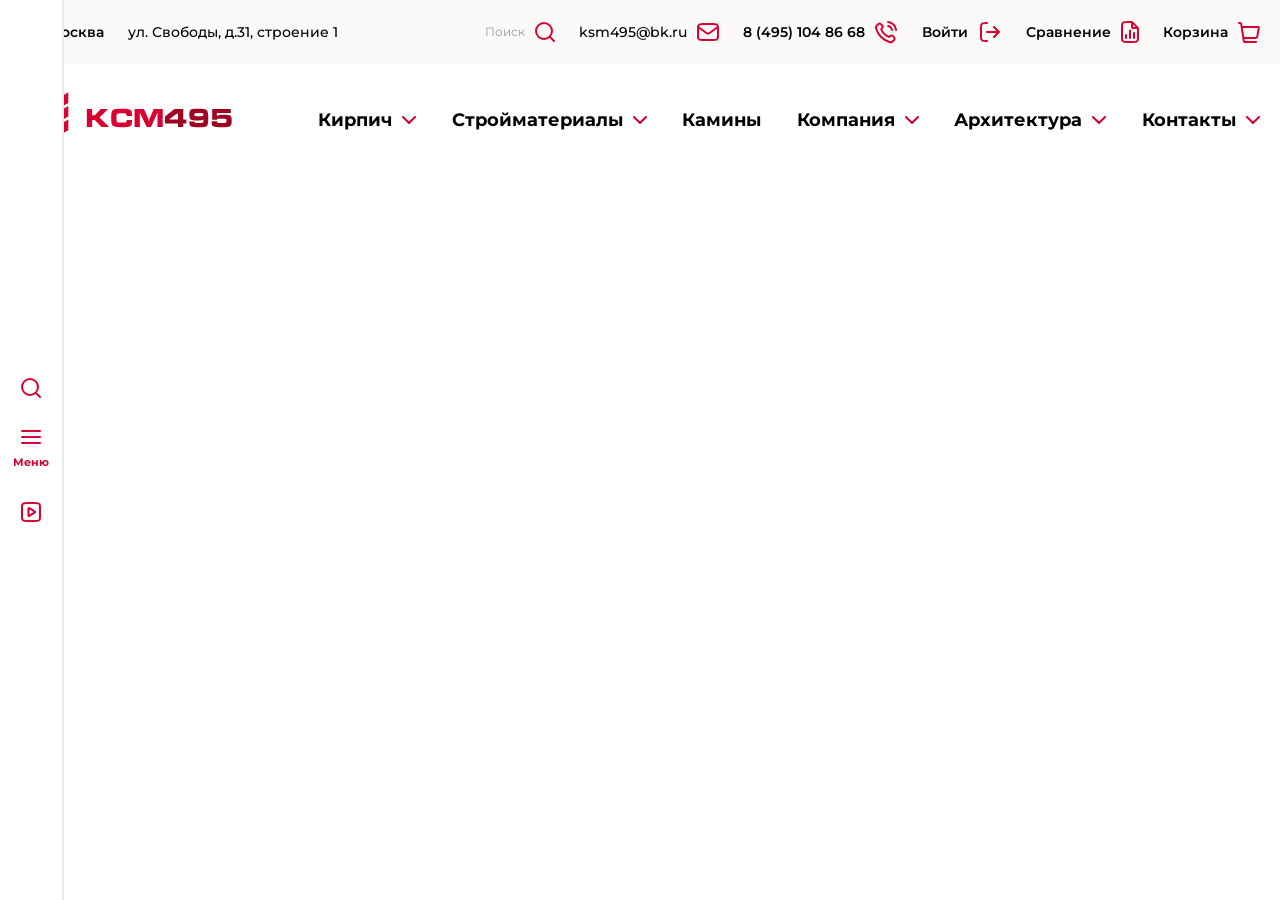
==== index.html @ 773b0570 "Готовая шапка" ====
<!DOCTYPE html>
<html lang="en">
<head>
    <meta charset="UTF-8">
    <meta name="viewport" content="width=device-width, initial-scale=1.0">
    <link rel="stylesheet" href="/src/css/style.css">
    <title>ksm495</title>
</head>
<body class="body">
    
    <!--Header-->

    <header class="header">
        <div class="header__top">
            <div class="container">
                <div class="wrapper">
                    <div class="header__top-gps"><svg class="icon" width="18" height="22"><use href="/src/images/sprite.svg#gps"></use></svg><a href="#" class="link header__top-link semibold">Москва</a><span class="header__top-adress medium">ул. Свободы, д.31, строение 1</span></div>
                    <div class="header__top-contacts">
                        <div class="header__contact-item">
                            <p class="header__contact-text">Поиск</p><svg class="icon" width="20" height="20"><use href="/src/images/sprite.svg#search"></use></svg>
                        </div>
                        <div class="header__contact-item">
                            <a href="mailto:ksm495@bk.ru" class="link medium">ksm495@bk.ru</a><svg class="icon" width="22" height="18"><use href="/src/images/sprite.svg#mail"></use></svg>
                        </div>
                        <div class="header__contact-item">
                            <a href="tel:84951048668" class="link semibold">8 (495) 104 86 68</a><svg class="icon" width="23" height="23"><use href="/src/images/sprite.svg#phone"></use></svg>
                        </div>
                        <div class="header__contact-item">
                            <p class="link semibold">Войти</p><svg class="icon" width="24" height="24"><use href="/src/images/sprite.svg#enter"></use></svg>
                        </div>
                        <div class="header__contact-item">
                            <p class="link semibold">Сравнение</p><svg class="icon" width="18" height="22"><use href="/src/images/sprite.svg#graph"></use></svg>
                        </div>
                        <div class="header__contact-item">
                            <p class="link semibold">Корзина</p><svg class="icon" width="22" height="21"><use href="/src/images/sprite.svg#cart"></use></svg>
                        </div>
                    </div>
                </div>
            </div>
        </div>
        <div class="header__bottom">
            <div class="container">
                <div class="wrapper">
                    <a href="/" class="logo"><img src="/src/images/logo.svg" alt="" class="logo__image"></a>
                    <nav class="header__bottom-nav">
                        <a href="#" class="header__nav-link">Кирпич<svg class="icon" width="14" height="8"><use href="/src/images/sprite.svg#arrow__down"></use></svg></a>
                        <a href="#" class="header__nav-link">Стройматериалы<svg class="icon" width="14" height="8"><use href="/src/images/sprite.svg#arrow__down"></use></svg></a>
                        <a href="#" class="header__nav-link">Камины</a>
                        <a href="#" class="header__nav-link">Компания<svg class="icon" width="14" height="8"><use href="/src/images/sprite.svg#arrow__down"></use></svg></a>
                        <a href="#" class="header__nav-link">Архитектура<svg class="icon" width="14" height="8"><use href="/src/images/sprite.svg#arrow__down"></use></svg></a>
                        <a href="#" class="header__nav-link">Контакты<svg class="icon" width="14" height="8"><use href="/src/images/sprite.svg#arrow__down"></use></svg></a>

                    </nav>
                </div>
            </div>
        </div>
        <div class="breadcumber"></div>
    </header>

    <!--Content-->

    <main class="main">

    </main>

    <!--Footer-->

    <footer class="footer" id="footer">

    </footer>

    <!--Scroll section-->

    <section class="left__bar">
        <div class="left__bar-item"><svg class="icon" width="20" height="20"><use href="/src/images/sprite.svg#search"></use></svg></div>
        <div class="left__bar-item"><svg class="icon" width="20" height="20"><use href="/src/images/sprite.svg#burger"></use></svg><span class="nav-title left__bar-title">Меню</span></div>
        <div class="left__bar-item"><svg class="icon" width="20" height="20"><use href="/src/images/sprite.svg#play__in-cube"></use></svg></div>
    </section>

</body>
</html>
---- src/css/style.css ----
/*main*/
@font-face {
    font-family: "Montserrat";
    src: url(../fonts/Montserrat.woff2);
    font-display: swap;
}
:root{
    --red:#D90031;
    --white:#FFFFFF;
    --white-second:#FBFAF8;
    --black:#000000;
    --gray:#5B5B5B;
    --dark-gray:#212123;
    --light-gray:#999999;
    --second-black:#2D2D2D;
    --light-black:#242629;
    --bold:700;
    --semibold:600;
    --medium:500;
    --regular:400;
    --white-border:#EAEAEA;
}
*,
*::after,
*::before{
    margin:0;
    padding: 0;
    box-sizing: border-box;
}
html{
    font-family: "Montserrat";
    color:var(--black);
    font-size: 16px;
}
a{text-decoration: none;color:var(--black)}

/*UI UX*/
h2{
    font-weight: var(--bold);
    font-size: 1.875rem;
    line-height: 2.0625rem;
}
p{
    font-weight: var(--regular);
    font-size: 1rem;
    line-height: 1.0625rem;
}
.icon{
    display: flex;
}
.link{
    font-size: 0.875rem;
    line-height: 1.25rem;
}
.bold{font-weight: var(--bold);}
.semibold{font-weight: var(--semibold);}
.medium{font-weight: var(--medium);}
.regular{font-weight: var(--regular);}
/*display's*/
.container{
    width: 100%;
    max-width: 89rem;
    margin:0 auto;
}
.wrapper{
    display: flex;
    justify-content: space-between;
}


/*Blocks*/
/*Header*/
.header__top{background: var(--white-second);}
.header__top-gps{display: flex;flex-direction: row;align-items: center;}
.header__top-link{margin:0 1.5rem 0 0.625rem}
.header__top .wrapper{padding: 1.25rem;}
.header__top-contacts{display: flex;flex-direction: row;gap:24px}
.header__top-adress{font-size: 14px;line-height: 20px;}
.header__contact-text{color:var(--light-gray);font-size: 12px;line-height: 18px;}
.header__contact-item{display: flex;flex-direction: row;align-items: center;gap:0.625rem}
.header__bottom .wrapper{padding: 28px 1.25rem;gap:60px}
.header__bottom-nav{display: flex;flex-direction: row;align-items: center;justify-content: space-between;width: 100%;margin-left:26px;}
.header__nav-link{display: flex;flex-direction: row;gap:10px;font-size: 18px;line-height: 18px;font-weight: 700;align-items: center;justify-content: center;}
/*Scroll bar*/
.left__bar{
    position:fixed;
    top:0;
    left:0;
    background: var(--white);
    border-right:0.125rem solid var(--white-border);
    height: 100vh;
    display: flex;
    flex-direction: column;
    align-items: center;
    justify-content: center;
    gap:2rem;
}
.left__bar-item{
    display: flex;
    flex-direction: column;
    align-items: center;
    justify-content: center;
    gap:0.3125rem;
    min-width: 3.875rem;
}
.nav-title{
    color:var(--red)
}
.left__bar-title{
    font-size:0.6875rem;
    font-weight: var(--bold);
    line-height: 0.9375rem;
}
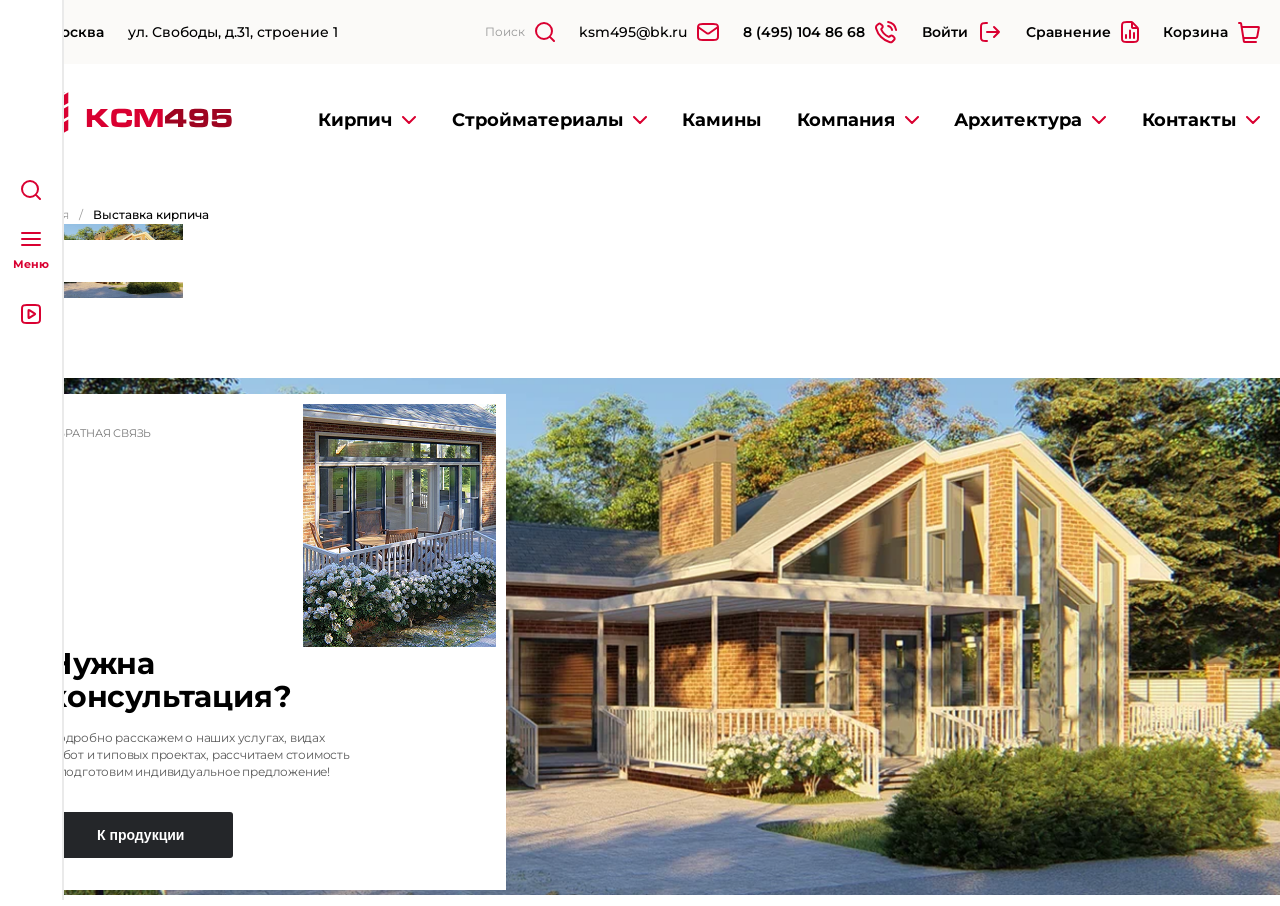
==== commit b58030b4: "Готовый фидбек" ====
--- a/index.html
+++ b/index.html
@@ -3,7 +3,7 @@
 <head>
     <meta charset="UTF-8">
     <meta name="viewport" content="width=device-width, initial-scale=1.0">
-    <link rel="stylesheet" href="/src/css/style.css">
+    <link rel="stylesheet" href="src/css/style.css">
     <title>ksm495</title>
 </head>
 <body class="body">
@@ -14,25 +14,25 @@
         <div class="header__top">
             <div class="container">
                 <div class="wrapper">
-                    <div class="header__top-gps"><svg class="icon" width="18" height="22"><use href="/src/images/sprite.svg#gps"></use></svg><a href="#" class="link header__top-link semibold">Москва</a><span class="header__top-adress medium">ул. Свободы, д.31, строение 1</span></div>
+                    <div class="header__top-gps"><svg class="icon" width="18" height="22"><use href="src/images/sprite.svg#gps"></use></svg><a href="#" class="link header__top-link semibold">Москва</a><span class="header__top-adress medium">ул. Свободы, д.31, строение 1</span></div>
                     <div class="header__top-contacts">
                         <div class="header__contact-item">
-                            <p class="header__contact-text">Поиск</p><svg class="icon" width="20" height="20"><use href="/src/images/sprite.svg#search"></use></svg>
+                            <p class="header__contact-text">Поиск</p><svg class="icon" width="20" height="20"><use href="src/images/sprite.svg#search"></use></svg>
                         </div>
                         <div class="header__contact-item">
-                            <a href="mailto:ksm495@bk.ru" class="link medium">ksm495@bk.ru</a><svg class="icon" width="22" height="18"><use href="/src/images/sprite.svg#mail"></use></svg>
+                            <a href="mailto:ksm495@bk.ru" class="link medium">ksm495@bk.ru</a><svg class="icon" width="22" height="18"><use href="src/images/sprite.svg#mail"></use></svg>
                         </div>
                         <div class="header__contact-item">
-                            <a href="tel:84951048668" class="link semibold">8 (495) 104 86 68</a><svg class="icon" width="23" height="23"><use href="/src/images/sprite.svg#phone"></use></svg>
+                            <a href="tel:84951048668" class="link semibold">8 (495) 104 86 68</a><svg class="icon" width="23" height="23"><use href="src/images/sprite.svg#phone"></use></svg>
                         </div>
                         <div class="header__contact-item">
-                            <p class="link semibold">Войти</p><svg class="icon" width="24" height="24"><use href="/src/images/sprite.svg#enter"></use></svg>
+                            <p class="link semibold">Войти</p><svg class="icon" width="24" height="24"><use href="src/images/sprite.svg#enter"></use></svg>
                         </div>
                         <div class="header__contact-item">
-                            <p class="link semibold">Сравнение</p><svg class="icon" width="18" height="22"><use href="/src/images/sprite.svg#graph"></use></svg>
+                            <p class="link semibold">Сравнение</p><svg class="icon" width="18" height="22"><use href="src/images/sprite.svg#graph"></use></svg>
                         </div>
                         <div class="header__contact-item">
-                            <p class="link semibold">Корзина</p><svg class="icon" width="22" height="21"><use href="/src/images/sprite.svg#cart"></use></svg>
+                            <p class="link semibold">Корзина</p><svg class="icon" width="22" height="21"><use href="src/images/sprite.svg#cart"></use></svg>
                         </div>
                     </div>
                 </div>
@@ -41,26 +41,55 @@
         <div class="header__bottom">
             <div class="container">
                 <div class="wrapper">
-                    <a href="/" class="logo"><img src="/src/images/logo.svg" alt="" class="logo__image"></a>
+                    <a href="/" class="logo"><img src="src/images/logo.svg" alt="" class="logo__image"></a>
                     <nav class="header__bottom-nav">
-                        <a href="#" class="header__nav-link">Кирпич<svg class="icon" width="14" height="8"><use href="/src/images/sprite.svg#arrow__down"></use></svg></a>
-                        <a href="#" class="header__nav-link">Стройматериалы<svg class="icon" width="14" height="8"><use href="/src/images/sprite.svg#arrow__down"></use></svg></a>
+                        <a href="#" class="header__nav-link">Кирпич<svg class="icon" width="14" height="8"><use href="src/images/sprite.svg#arrow__down"></use></svg></a>
+                        <a href="#" class="header__nav-link">Стройматериалы<svg class="icon" width="14" height="8"><use href="src/images/sprite.svg#arrow__down"></use></svg></a>
                         <a href="#" class="header__nav-link">Камины</a>
-                        <a href="#" class="header__nav-link">Компания<svg class="icon" width="14" height="8"><use href="/src/images/sprite.svg#arrow__down"></use></svg></a>
-                        <a href="#" class="header__nav-link">Архитектура<svg class="icon" width="14" height="8"><use href="/src/images/sprite.svg#arrow__down"></use></svg></a>
-                        <a href="#" class="header__nav-link">Контакты<svg class="icon" width="14" height="8"><use href="/src/images/sprite.svg#arrow__down"></use></svg></a>
+                        <a href="#" class="header__nav-link">Компания<svg class="icon" width="14" height="8"><use href="src/images/sprite.svg#arrow__down"></use></svg></a>
+                        <a href="#" class="header__nav-link">Архитектура<svg class="icon" width="14" height="8"><use href="src/images/sprite.svg#arrow__down"></use></svg></a>
+                        <a href="#" class="header__nav-link">Контакты<svg class="icon" width="14" height="8"><use href="src/images/sprite.svg#arrow__down"></use></svg></a>
 
                     </nav>
                 </div>
             </div>
         </div>
-        <div class="breadcumber"></div>
+        <div class="breadcumber">
+            <div class="container">
+                <div class="wrapper">
+                    <a href="/" class="breadcumber-link">Главная</a><span class="breadcumber-separate" >/</span><a href="/" class="breadcumber-link active">Выставка кирпича</a>
+                </div>
+            </div>
+        </div>
     </header>
 
     <!--Content-->
 
     <main class="main">
-
+        <section class="feedback">
+            <div class="container">
+                <div class="wrapper">
+                    <div class="feedback__content"></div>
+                </div>
+            </div>
+        </section>
+        <section class="feedback">
+            <div class="container">
+                <div class="wrapper">
+                    <div class="feedback__content">
+                        <div class="feedback__content-hero">
+                            <p class="feedback__hero-text">Обратная связь</p>
+                            <img src="src/images/feedback__content.png" alt="" class="feedback__hero-image">
+                        </div>
+                        <div class="feedback__content-text">
+                            <h2 class="feedback__content-title">Нужна <br>консультация?</h2>
+                            <p class="feedback__content-subtitle">Подробно расскажем о наших услугах, видах работ и типовых проектах, рассчитаем стоимость и подготовим индивидуальное предложение!</p>
+                            <button class="btn btn--primary">К продукции</button>
+                        </div>
+                    </div>
+                </div>
+            </div>
+        </section>
     </main>
 
     <!--Footer-->
@@ -72,9 +101,9 @@
     <!--Scroll section-->
 
     <section class="left__bar">
-        <div class="left__bar-item"><svg class="icon" width="20" height="20"><use href="/src/images/sprite.svg#search"></use></svg></div>
-        <div class="left__bar-item"><svg class="icon" width="20" height="20"><use href="/src/images/sprite.svg#burger"></use></svg><span class="nav-title left__bar-title">Меню</span></div>
-        <div class="left__bar-item"><svg class="icon" width="20" height="20"><use href="/src/images/sprite.svg#play__in-cube"></use></svg></div>
+        <div class="left__bar-item"><svg class="icon" width="20" height="20"><use href="src/images/sprite.svg#search"></use></svg></div>
+        <div class="left__bar-item"><svg class="icon" width="20" height="20"><use href="src/images/sprite.svg#burger"></use></svg><span class="nav-title left__bar-title">Меню</span></div>
+        <div class="left__bar-item"><svg class="icon" width="20" height="20"><use href="src/images/sprite.svg#play__in-cube"></use></svg></div>
     </section>
 
 </body>
--- a/src/css/style.css
+++ b/src/css/style.css
@@ -52,21 +52,20 @@
     font-size: 0.875rem;
     line-height: 1.25rem;
 }
+.btn{font-size: 14px;font-weight: var(--semibold);line-height: 20px;border-radius: 3px;padding: 12px 48px;letter-spacing: 0;}
+.btn--primary{background: var(--light-black);border: 1px solid rgba(0,0,0,0);color:var(--white)}
 .bold{font-weight: var(--bold);}
 .semibold{font-weight: var(--semibold);}
 .medium{font-weight: var(--medium);}
 .regular{font-weight: var(--regular);}
+.breadcumber{display: flex;flex-direction: row;}
+.breadcumber .wrapper{justify-content: start;gap:10px;padding-top: 30px}
+.breadcumber-link,.breadcumber-separate{font-size: 12px;line-height: 18px;font-weight: var(--regular);color:var(--light-gray)}
+.breadcumber-link.active{color:var(--black);font-weight: var(--medium);}
 /*display's*/
-.container{
-    width: 100%;
-    max-width: 89rem;
-    margin:0 auto;
-}
-.wrapper{
-    display: flex;
-    justify-content: space-between;
-}
-
+.container{width: 100%;max-width: 1383px;margin:0 auto;}
+.wrapper{display: flex;justify-content: space-between;padding: 0 1.25rem;}
+.main{display: flex;flex-direction: column;gap:80px}
 
 /*Blocks*/
 /*Header*/
@@ -81,6 +80,16 @@
 .header__bottom .wrapper{padding: 28px 1.25rem;gap:60px}
 .header__bottom-nav{display: flex;flex-direction: row;align-items: center;justify-content: space-between;width: 100%;margin-left:26px;}
 .header__nav-link{display: flex;flex-direction: row;gap:10px;font-size: 18px;line-height: 18px;font-weight: 700;align-items: center;justify-content: center;}
+/*Feedback*/
+.feedback .wrapper{background: url(../images/feedbakc__background.png);background-repeat: no-repeat;background-size: contain;padding: 16px;}
+.feedback__content{background: var(--white);padding: 10px 10px 32px 32px;max-width: 490px;width: 100%;letter-spacing: -0.2px;}
+.feedback__content-hero{
+    display: flex;
+    flex-direction: row;
+    justify-content: space-between;
+}
+.feedback__hero-text{font-size: 11px;line-height: 15px;color:#797979;text-transform: uppercase;margin-top: 22px;}
+.feedback__content-subtitle{max-width: 309px;font-size: 12px;line-height: 17px;color: var(--gray);margin:16px 0 32px}
 /*Scroll bar*/
 .left__bar{
     position:fixed;
@@ -92,7 +101,7 @@
     display: flex;
     flex-direction: column;
     align-items: center;
-    justify-content: center;
+    padding-top: 180px;
     gap:2rem;
 }
 .left__bar-item{
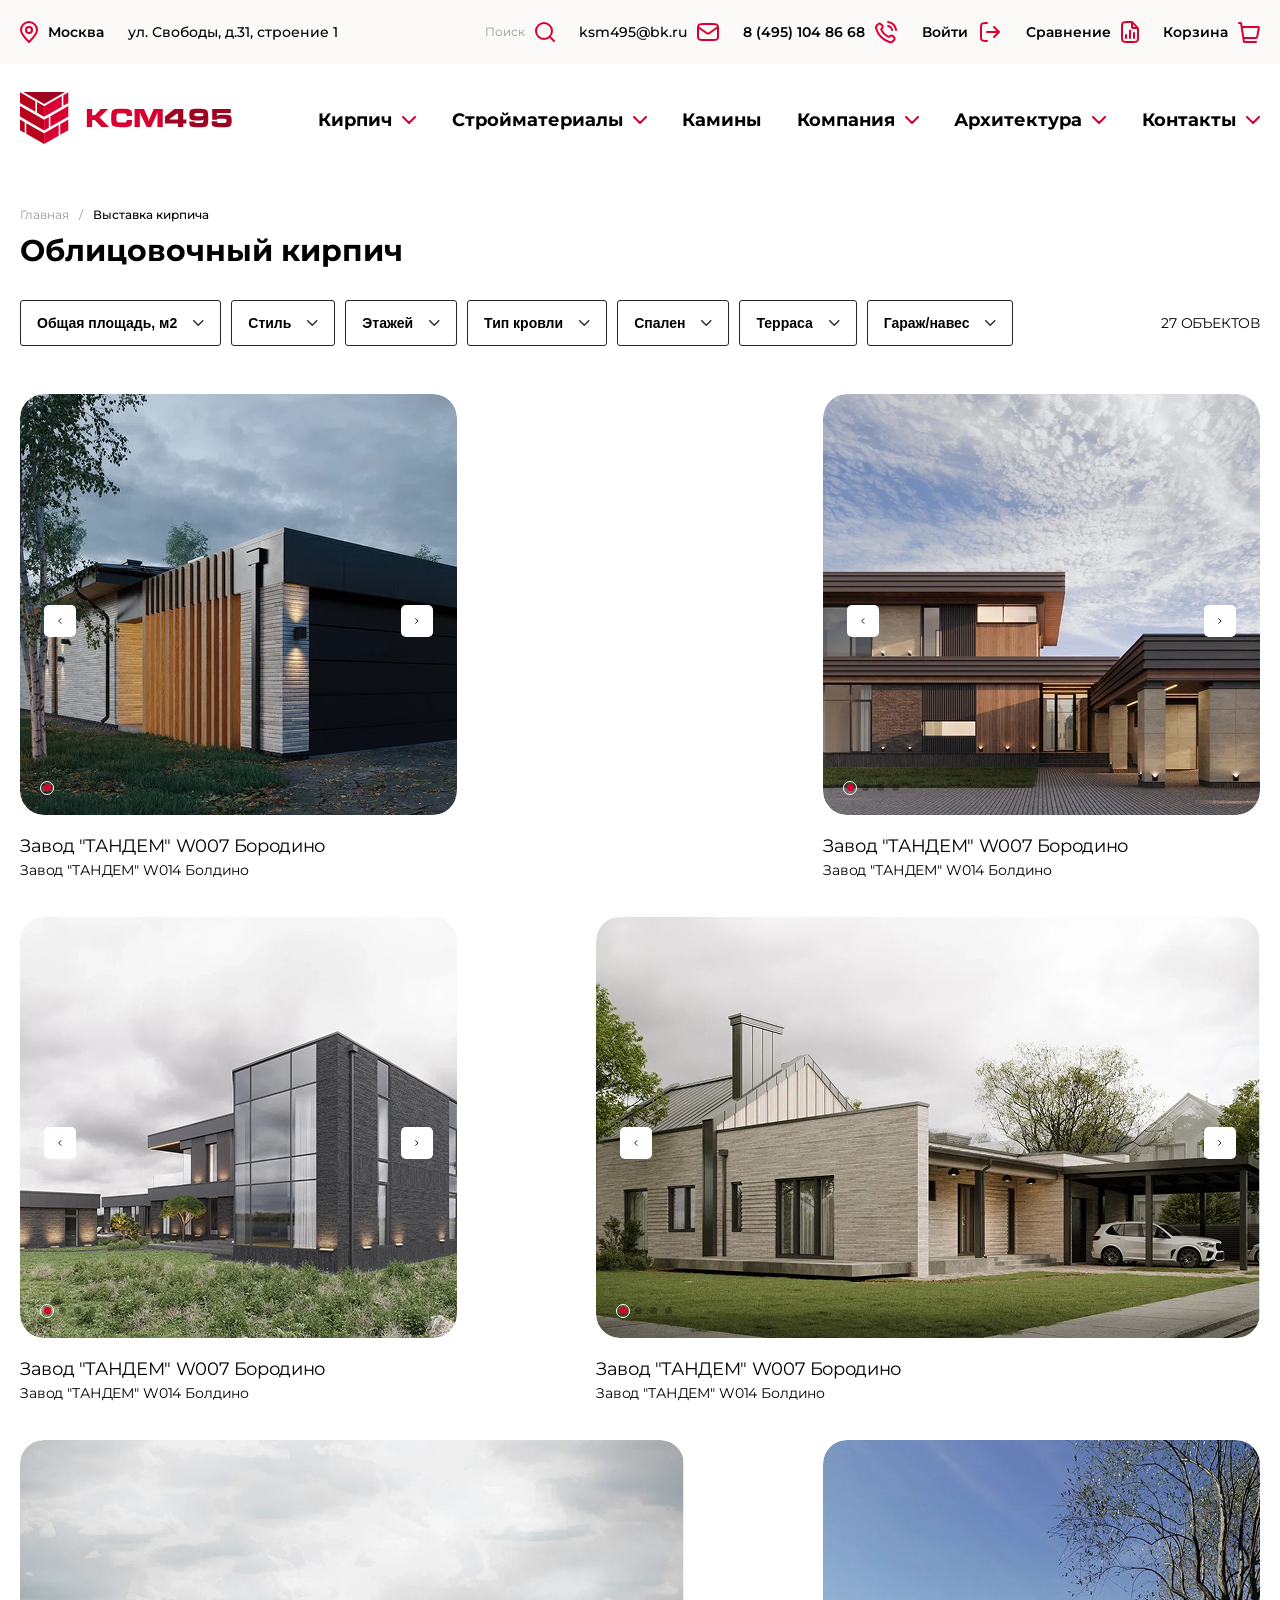
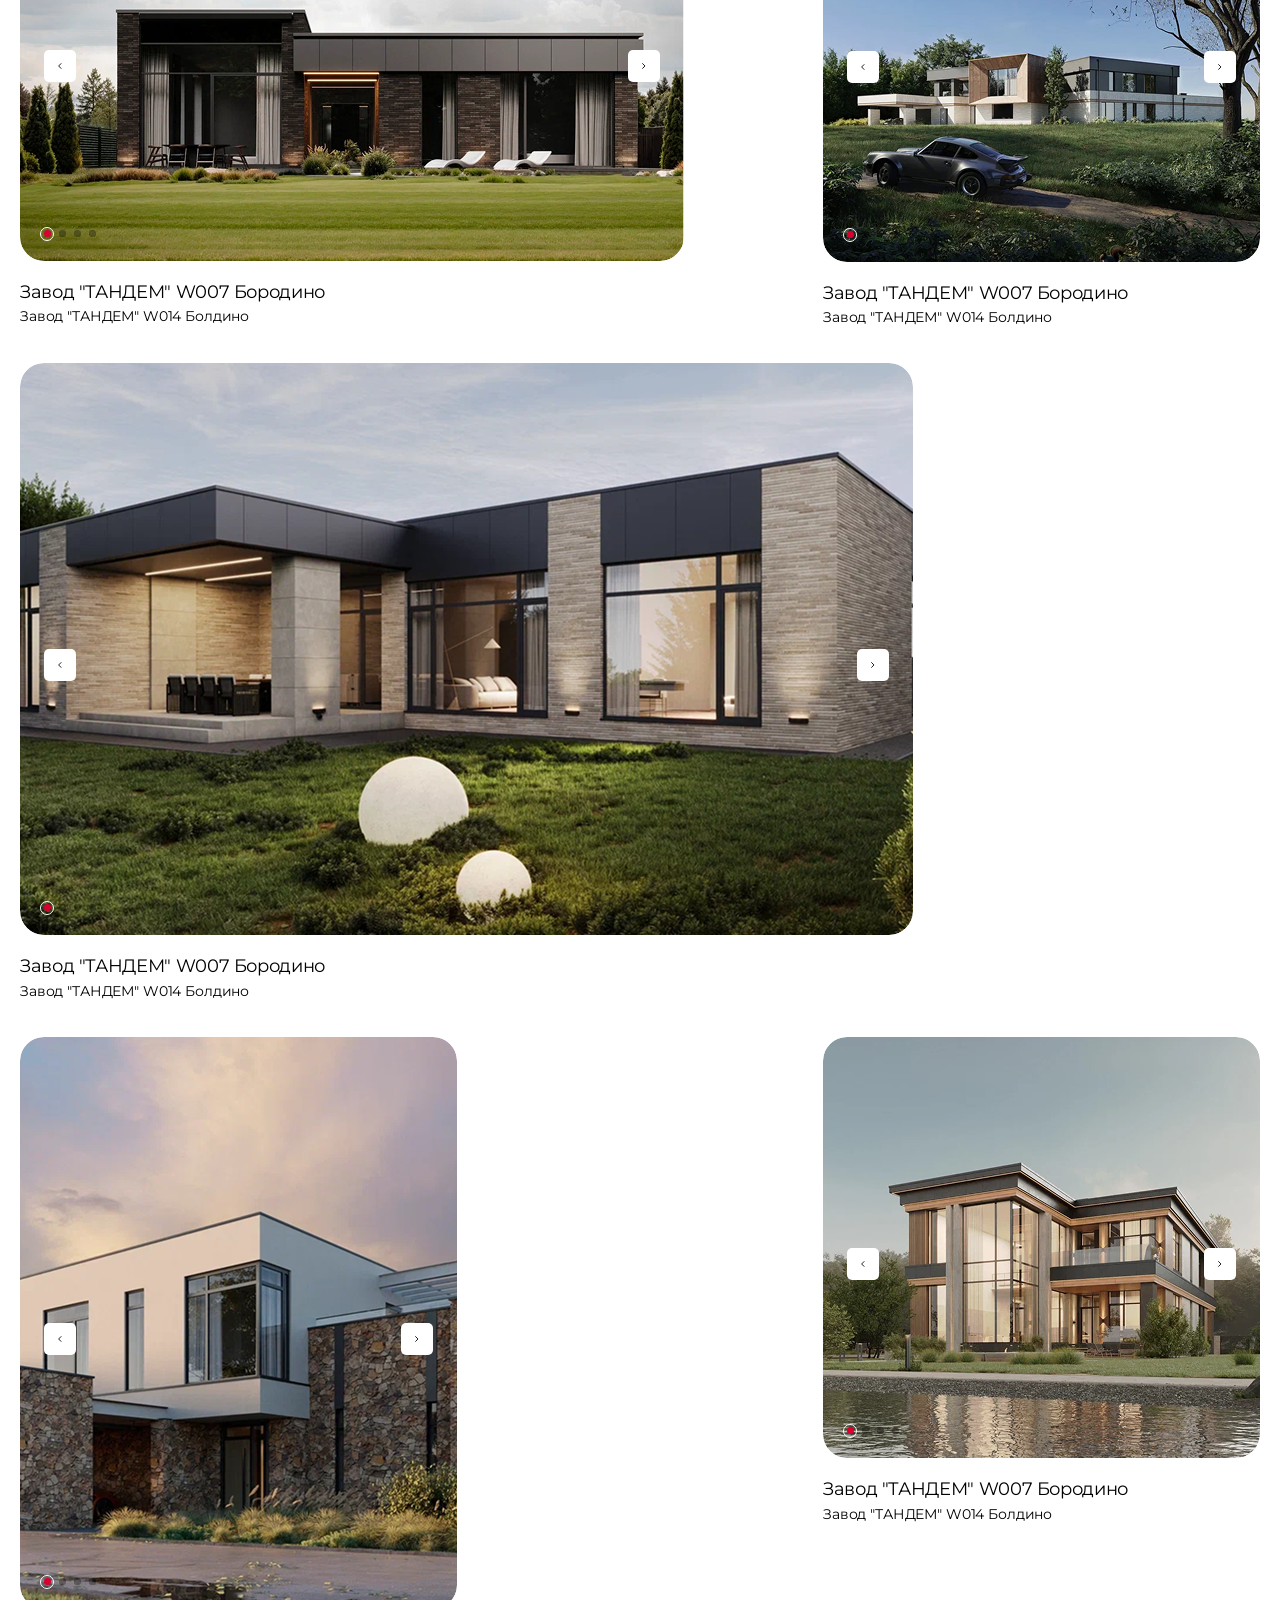
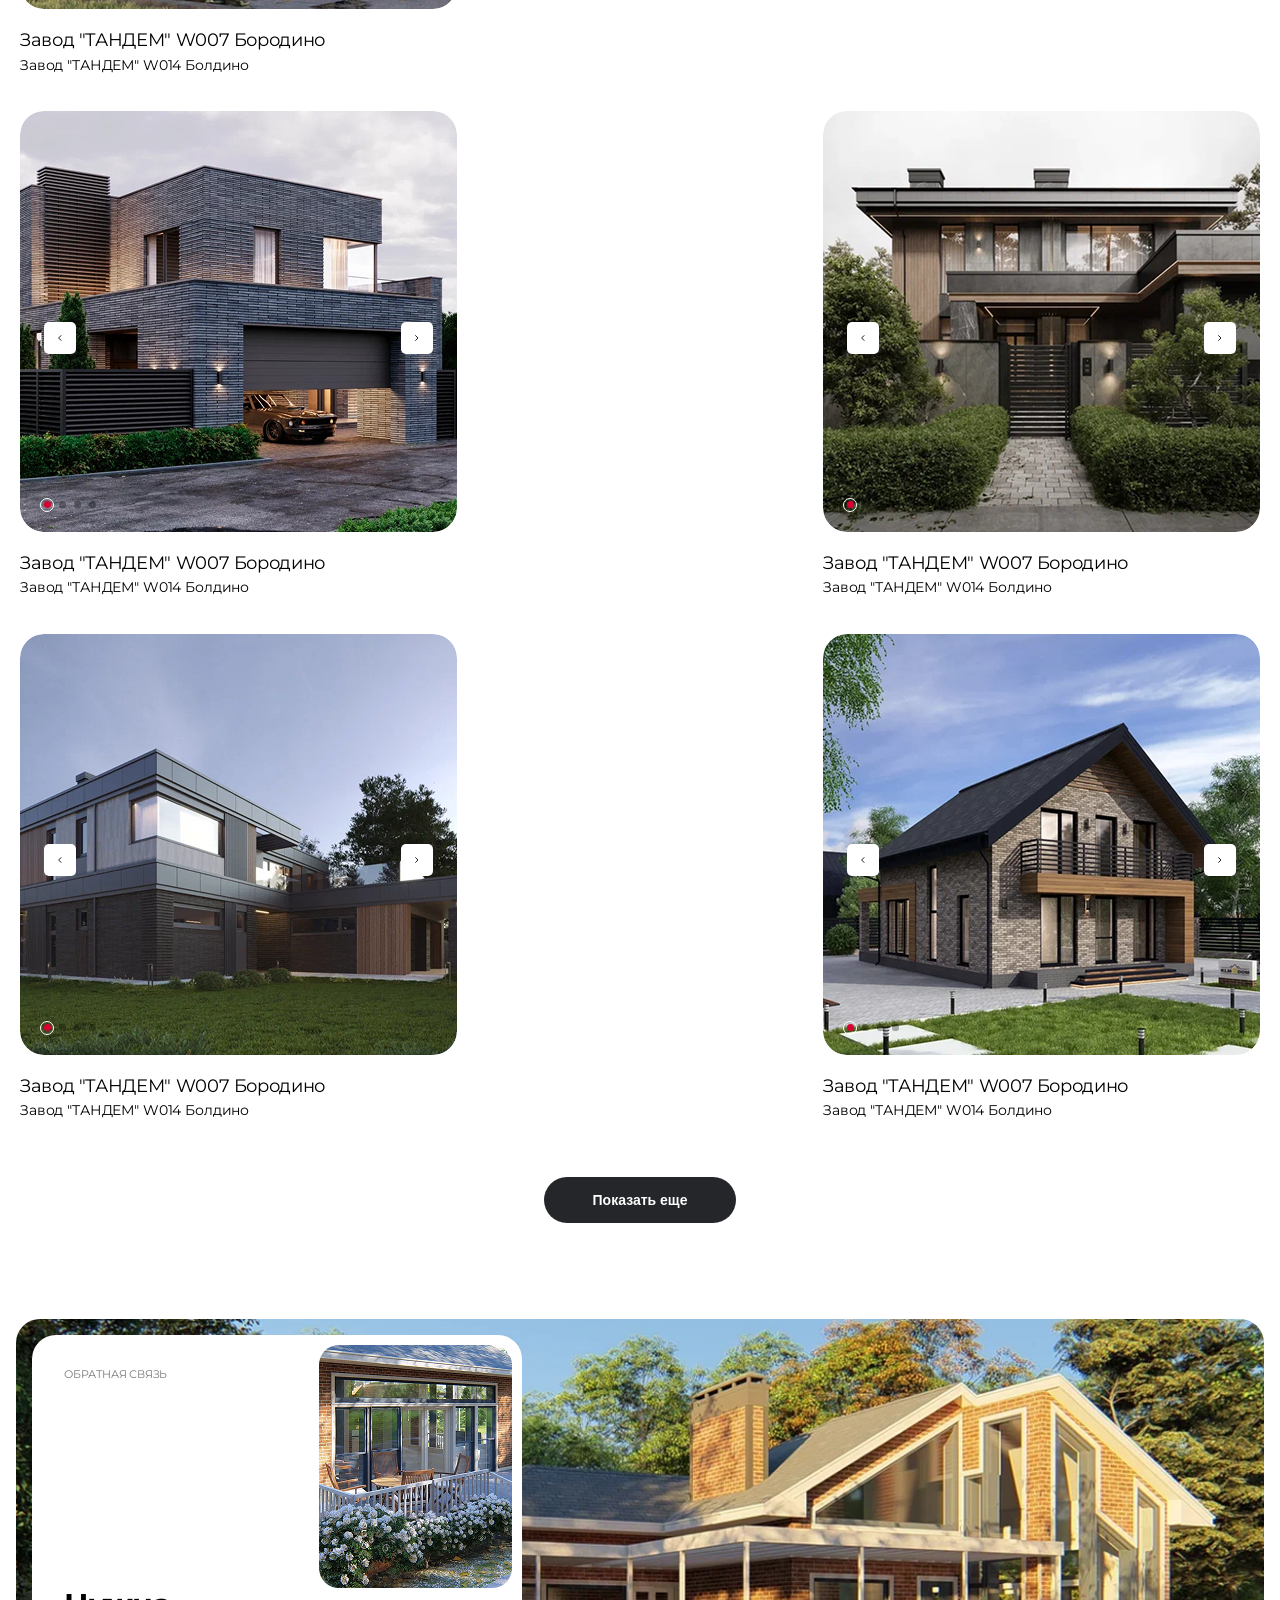
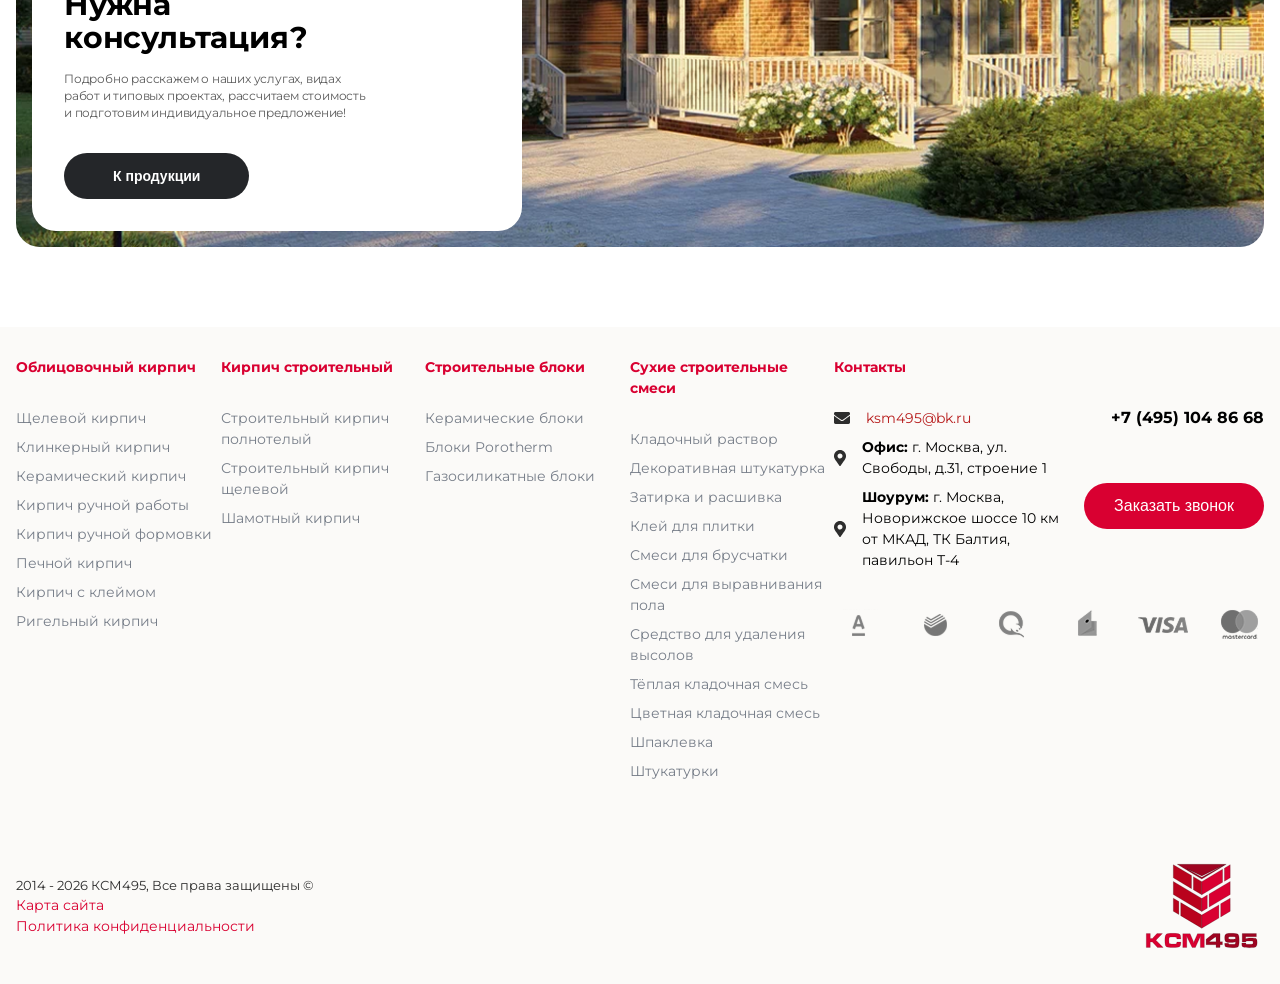
==== commit 8365cd0c: "Готовый проект" ====
--- a/index.html
+++ b/index.html
@@ -1,110 +1,607 @@
 <!DOCTYPE html>
 <html lang="en">
+
 <head>
-    <meta charset="UTF-8">
-    <meta name="viewport" content="width=device-width, initial-scale=1.0">
-    <link rel="stylesheet" href="src/css/style.css">
-    <title>ksm495</title>
+	<meta charset="UTF-8">
+	<meta name="viewport" content="width=device-width, initial-scale=1.0">
+	<link rel="stylesheet" href="src/css/style.css">
+	<title>ksm495</title>
 </head>
+
 <body class="body">
-    
-    <!--Header-->
+	<!--Header-->
+	<header class="header">
+		<div class="header__top">
+			<div class="container">
+				<div class="wrapper">
+					<div class="header__top-gps">
+						<svg class="icon" width="18" height="22">
+							<use href="src/images/sprite.svg#gps"></use>
+						</svg><a href="#" class="link header__top-link semibold">Москва</a><span class="header__top-adress medium">ул. Свободы, д.31, строение 1</span></div>
+					<div class="header__top-contacts">
+						<div class="header__contact-item">
+							<p class="header__contact-text">Поиск</p>
+							<svg class="icon" width="20" height="20">
+								<use href="src/images/sprite.svg#search"></use>
+							</svg>
+						</div>
+						<div class="header__contact-item"> <a href="mailto:ksm495@bk.ru" class="link medium">ksm495@bk.ru</a>
+							<svg class="icon" width="22" height="18">
+								<use href="src/images/sprite.svg#mail"></use>
+							</svg>
+						</div>
+						<div class="header__contact-item"> <a href="tel:84951048668" class="link semibold">8 (495) 104 86 68</a>
+							<svg class="icon" width="23" height="23">
+								<use href="src/images/sprite.svg#phone"></use>
+							</svg>
+						</div>
+						<div class="header__contact-item">
+							<p class="link semibold">Войти</p>
+							<svg class="icon" width="24" height="24">
+								<use href="src/images/sprite.svg#enter"></use>
+							</svg>
+						</div>
+						<div class="header__contact-item">
+							<p class="link semibold">Сравнение</p>
+							<svg class="icon" width="18" height="22">
+								<use href="src/images/sprite.svg#graph"></use>
+							</svg>
+						</div>
+						<div class="header__contact-item">
+							<p class="link semibold">Корзина</p>
+							<svg class="icon" width="22" height="21">
+								<use href="src/images/sprite.svg#cart"></use>
+							</svg>
+						</div>
+					</div>
+				</div>
+			</div>
+		</div>
+		<div class="header__bottom">
+			<div class="container">
+				<div class="wrapper">
+					<a href="/" class="logo"><img src="src/images/logo.svg" alt="" class="logo__image"></a>
+					<nav class="header__bottom-nav"> <a href="#" class="header__nav-link">Кирпич<svg class="icon" width="14" height="8"><use href="src/images/sprite.svg#arrow__down"></use></svg></a> <a href="#" class="header__nav-link">Стройматериалы<svg class="icon" width="14" height="8"><use href="src/images/sprite.svg#arrow__down"></use></svg></a> <a href="#" class="header__nav-link">Камины</a> <a href="#" class="header__nav-link">Компания<svg class="icon" width="14" height="8"><use href="src/images/sprite.svg#arrow__down"></use></svg></a> <a href="#" class="header__nav-link">Архитектура<svg class="icon" width="14" height="8"><use href="src/images/sprite.svg#arrow__down"></use></svg></a> <a href="#" class="header__nav-link">Контакты<svg class="icon" width="14" height="8"><use href="src/images/sprite.svg#arrow__down"></use></svg></a> </nav>
+				</div>
+			</div>
+		</div>
+		<div class="breadcumber">
+			<div class="container">
+				<div class="wrapper"> <a href="/" class="breadcumber-link">Главная</a><span class="breadcumber-separate">/</span><a href="/" class="breadcumber-link active">Выставка кирпича</a> </div>
+			</div>
+		</div>
+	</header>
+	<!--Content-->
+	<main class="main">
+		<section class="projects">
+			<div class="container">
+				<div class="wrapper">
+					<h2 class="title">Облицовочный кирпич</h2>
+					<div class="filter__block">
+						<div class="filters">
+							<button class="btn btn--filter">Общая площадь, м2
+								<svg class="icon" width="11" height="6">
+									<use href="src/images/sprite.svg#filter__arrow"></use>
+								</svg>
+							</button>
+							<button class="btn btn--filter">Стиль
+								<svg class="icon" width="11" height="6">
+									<use href="src/images/sprite.svg#filter__arrow"></use>
+								</svg>
+							</button>
+							<button class="btn btn--filter">Этажей
+								<svg class="icon" width="11" height="6">
+									<use href="src/images/sprite.svg#filter__arrow"></use>
+								</svg>
+							</button>
+							<button class="btn btn--filter">Тип кровли
+								<svg class="icon" width="11" height="6">
+									<use href="src/images/sprite.svg#filter__arrow"></use>
+								</svg>
+							</button>
+							<button class="btn btn--filter">Спален
+								<svg class="icon" width="11" height="6">
+									<use href="src/images/sprite.svg#filter__arrow"></use>
+								</svg>
+							</button>
+							<button class="btn btn--filter">Терраса
+								<svg class="icon" width="11" height="6">
+									<use href="src/images/sprite.svg#filter__arrow"></use>
+								</svg>
+							</button>
+							<button class="btn btn--filter">Гараж/навес
+								<svg class="icon" width="11" height="6">
+									<use href="src/images/sprite.svg#filter__arrow"></use>
+								</svg>
+							</button>
+						</div>
+						<p class="filter__count">27 объектов</p>
+					</div>
+					<div class="more__projects-slider">
+						<!-- Карточка 1 -->
+						<div class="more__projects-item">
+							<div class="more__project-image"> <img src="src/images/gallery__image (8).png" alt="" class="slider-img active"> <img src="src/images/gallery__image (7).png" alt="" class="slider-img"> <img src="src/images/gallery__image (8).png" alt="" class="slider-img"> <img src="src/images/gallery__image (6).png" alt="" class="slider-img">
+								<div class="more__projects-nav">
+									<button class="btn btn--more btn--prev">
+										<svg class="icon" width="4" height="6">
+											<use href="src/images/sprite.svg#arrow__prev"></use>
+										</svg>
+									</button>
+									<button class="btn btn--more btn--next">
+										<svg class="icon" width="4" height="6">
+											<use href="src/images/sprite.svg#arrow__next"></use>
+										</svg>
+									</button>
+								</div>
+								<div class="more__project-dots">
+									<div class="more__projects-dot active"></div>
+									<div class="more__projects-dot"></div>
+									<div class="more__projects-dot"></div>
+									<div class="more__projects-dot"></div>
+								</div>
+							</div>
+							<div class="more__roject-text">
+								<p class="title">Завод "ТАНДЕМ" W007 Бородино</p>
+								<p class="subtitle">Завод "ТАНДЕМ" W014 Болдино</p>
+							</div>
+						</div>
+						<!-- Карточка 2 -->
+						<div class="more__projects-item">
+							<div class="more__project-image"> <img src="src/images/gallery__image (7).png" alt="" class="slider-img active"> <img src="src/images/gallery__image (7).png" alt="" class="slider-img"> <img src="src/images/gallery__image (7).png" alt="" class="slider-img"> <img src="src/images/gallery__image (7).png" alt="" class="slider-img">
+								<div class="more__projects-nav">
+									<button class="btn btn--more btn--prev">
+										<svg class="icon" width="4" height="6">
+											<use href="src/images/sprite.svg#arrow__prev"></use>
+										</svg>
+									</button>
+									<button class="btn btn--more btn--next">
+										<svg class="icon" width="4" height="6">
+											<use href="src/images/sprite.svg#arrow__next"></use>
+										</svg>
+									</button>
+								</div>
+								<div class="more__project-dots">
+									<div class="more__projects-dot active"></div>
+									<div class="more__projects-dot"></div>
+									<div class="more__projects-dot"></div>
+									<div class="more__projects-dot"></div>
+								</div>
+							</div>
+							<div class="more__roject-text">
+								<p class="title">Завод "ТАНДЕМ" W007 Бородино</p>
+								<p class="subtitle">Завод "ТАНДЕМ" W014 Болдино</p>
+							</div>
+						</div>
+						<!-- Карточка 3 -->
+						<div class="more__projects-item">
+							<div class="more__project-image"> <img src="src/images/gallery__image (6).png" alt="" class="slider-img active"> <img src="src/images/gallery__image (6).png" alt="" class="slider-img"> <img src="src/images/gallery__image (6).png" alt="" class="slider-img"> <img src="src/images/gallery__image (6).png" alt="" class="slider-img">
+								<div class="more__projects-nav">
+									<button class="btn btn--more btn--prev">
+										<svg class="icon" width="4" height="6">
+											<use href="src/images/sprite.svg#arrow__prev"></use>
+										</svg>
+									</button>
+									<button class="btn btn--more btn--next">
+										<svg class="icon" width="4" height="6">
+											<use href="src/images/sprite.svg#arrow__next"></use>
+										</svg>
+									</button>
+								</div>
+								<div class="more__project-dots">
+									<div class="more__projects-dot active"></div>
+									<div class="more__projects-dot"></div>
+									<div class="more__projects-dot"></div>
+									<div class="more__projects-dot"></div>
+								</div>
+							</div>
+							<div class="more__roject-text">
+								<p class="title">Завод "ТАНДЕМ" W007 Бородино</p>
+								<p class="subtitle">Завод "ТАНДЕМ" W014 Болдино</p>
+							</div>
+						</div>
+						<!-- Карточка 4 -->
+						<div class="more__projects-item">
+							<div class="more__project-image"> <img src="src/images/gallery__image (5).png" alt="" class="slider-img active"> <img src="src/images/gallery__image (5).png" alt="" class="slider-img"> <img src="src/images/gallery__image (5).png" alt="" class="slider-img"> <img src="src/images/gallery__image (5).png" alt="" class="slider-img">
+								<div class="more__projects-nav">
+									<button class="btn btn--more btn--prev">
+										<svg class="icon" width="4" height="6">
+											<use href="src/images/sprite.svg#arrow__prev"></use>
+										</svg>
+									</button>
+									<button class="btn btn--more btn--next">
+										<svg class="icon" width="4" height="6">
+											<use href="src/images/sprite.svg#arrow__next"></use>
+										</svg>
+									</button>
+								</div>
+								<div class="more__project-dots">
+									<div class="more__projects-dot active"></div>
+									<div class="more__projects-dot"></div>
+									<div class="more__projects-dot"></div>
+									<div class="more__projects-dot"></div>
+								</div>
+							</div>
+							<div class="more__roject-text">
+								<p class="title">Завод "ТАНДЕМ" W007 Бородино</p>
+								<p class="subtitle">Завод "ТАНДЕМ" W014 Болдино</p>
+							</div>
+						</div>
+						<!-- Карточка 5 -->
+						<div class="more__projects-item">
+							<div class="more__project-image"> <img src="src/images/gallery__image (4).png" alt="" class="slider-img active"> <img src="src/images/gallery__image (4).png" alt="" class="slider-img"> <img src="src/images/gallery__image (4).png" alt="" class="slider-img"> <img src="src/images/gallery__image (4).png" alt="" class="slider-img">
+								<div class="more__projects-nav">
+									<button class="btn btn--more btn--prev">
+										<svg class="icon" width="4" height="6">
+											<use href="src/images/sprite.svg#arrow__prev"></use>
+										</svg>
+									</button>
+									<button class="btn btn--more btn--next">
+										<svg class="icon" width="4" height="6">
+											<use href="src/images/sprite.svg#arrow__next"></use>
+										</svg>
+									</button>
+								</div>
+								<div class="more__project-dots">
+									<div class="more__projects-dot active"></div>
+									<div class="more__projects-dot"></div>
+									<div class="more__projects-dot"></div>
+									<div class="more__projects-dot"></div>
+								</div>
+							</div>
+							<div class="more__roject-text">
+								<p class="title">Завод "ТАНДЕМ" W007 Бородино</p>
+								<p class="subtitle">Завод "ТАНДЕМ" W014 Болдино</p>
+							</div>
+						</div>
+						<!-- Карточка 6 -->
+						<div class="more__projects-item">
+							<div class="more__project-image"> <img src="src/images/gallery__image (3).png" alt="" class="slider-img active"> <img src="src/images/gallery__image (3).png" alt="" class="slider-img"> <img src="src/images/gallery__image (3).png" alt="" class="slider-img"> <img src="src/images/gallery__image (3).png" alt="" class="slider-img">
+								<div class="more__projects-nav">
+									<button class="btn btn--more btn--prev">
+										<svg class="icon" width="4" height="6">
+											<use href="src/images/sprite.svg#arrow__prev"></use>
+										</svg>
+									</button>
+									<button class="btn btn--more btn--next">
+										<svg class="icon" width="4" height="6">
+											<use href="src/images/sprite.svg#arrow__next"></use>
+										</svg>
+									</button>
+								</div>
+								<div class="more__project-dots">
+									<div class="more__projects-dot active"></div>
+									<div class="more__projects-dot"></div>
+									<div class="more__projects-dot"></div>
+									<div class="more__projects-dot"></div>
+								</div>
+							</div>
+							<div class="more__roject-text">
+								<p class="title">Завод "ТАНДЕМ" W007 Бородино</p>
+								<p class="subtitle">Завод "ТАНДЕМ" W014 Болдино</p>
+							</div>
+						</div>
+						<!-- Карточка 7 -->
+						<div class="more__projects-item">
+							<div class="more__project-image"> <img src="src/images/gallery__image (2).png" alt="" class="slider-img active"> <img src="src/images/gallery__image (2).png" alt="" class="slider-img"> <img src="src/images/gallery__image (2).png" alt="" class="slider-img"> <img src="src/images/gallery__image (2).png" alt="" class="slider-img">
+								<div class="more__projects-nav">
+									<button class="btn btn--more btn--prev">
+										<svg class="icon" width="4" height="6">
+											<use href="src/images/sprite.svg#arrow__prev"></use>
+										</svg>
+									</button>
+									<button class="btn btn--more btn--next">
+										<svg class="icon" width="4" height="6">
+											<use href="src/images/sprite.svg#arrow__next"></use>
+										</svg>
+									</button>
+								</div>
+								<div class="more__project-dots">
+									<div class="more__projects-dot active"></div>
+									<div class="more__projects-dot"></div>
+									<div class="more__projects-dot"></div>
+									<div class="more__projects-dot"></div>
+								</div>
+							</div>
+							<div class="more__roject-text">
+								<p class="title">Завод "ТАНДЕМ" W007 Бородино</p>
+								<p class="subtitle">Завод "ТАНДЕМ" W014 Болдино</p>
+							</div>
+						</div>
+						<!-- Карточка 8 -->
+						<div class="more__projects-item">
+							<div class="more__project-image"> <img src="src/images/gallery__image (1).png" alt="" class="slider-img active"> <img src="src/images/gallery__image (1).png" alt="" class="slider-img"> <img src="src/images/gallery__image (1).png" alt="" class="slider-img"> <img src="src/images/gallery__image (1).png" alt="" class="slider-img">
+								<div class="more__projects-nav">
+									<button class="btn btn--more btn--prev">
+										<svg class="icon" width="4" height="6">
+											<use href="src/images/sprite.svg#arrow__prev"></use>
+										</svg>
+									</button>
+									<button class="btn btn--more btn--next">
+										<svg class="icon" width="4" height="6">
+											<use href="src/images/sprite.svg#arrow__next"></use>
+										</svg>
+									</button>
+								</div>
+								<div class="more__project-dots">
+									<div class="more__projects-dot active"></div>
+									<div class="more__projects-dot"></div>
+									<div class="more__projects-dot"></div>
+									<div class="more__projects-dot"></div>
+								</div>
+							</div>
+							<div class="more__roject-text">
+								<p class="title">Завод "ТАНДЕМ" W007 Бородино</p>
+								<p class="subtitle">Завод "ТАНДЕМ" W014 Болдино</p>
+							</div>
+						</div>
+						<!-- Карточка 9 -->
+						<div class="more__projects-item">
+							<div class="more__project-image"> <img src="src/images/gallery__image (13).png" alt="" class="slider-img active"> <img src="src/images/gallery__image (13).png" alt="" class="slider-img"> <img src="src/images/gallery__image (13).png" alt="" class="slider-img"> <img src="src/images/gallery__image (13).png" alt="" class="slider-img">
+								<div class="more__projects-nav">
+									<button class="btn btn--more btn--prev">
+										<svg class="icon" width="4" height="6">
+											<use href="src/images/sprite.svg#arrow__prev"></use>
+										</svg>
+									</button>
+									<button class="btn btn--more btn--next">
+										<svg class="icon" width="4" height="6">
+											<use href="src/images/sprite.svg#arrow__next"></use>
+										</svg>
+									</button>
+								</div>
+								<div class="more__project-dots">
+									<div class="more__projects-dot active"></div>
+									<div class="more__projects-dot"></div>
+									<div class="more__projects-dot"></div>
+									<div class="more__projects-dot"></div>
+								</div>
+							</div>
+							<div class="more__roject-text">
+								<p class="title">Завод "ТАНДЕМ" W007 Бородино</p>
+								<p class="subtitle">Завод "ТАНДЕМ" W014 Болдино</p>
+							</div>
+						</div>
+						<!-- Карточка 10 -->
+						<div class="more__projects-item">
+							<div class="more__project-image"> <img src="src/images/gallery__image (12).png" alt="" class="slider-img active"> <img src="src/images/gallery__image (12).png" alt="" class="slider-img"> <img src="src/images/gallery__image (12).png" alt="" class="slider-img"> <img src="src/images/gallery__image (12).png" alt="" class="slider-img">
+								<div class="more__projects-nav">
+									<button class="btn btn--more btn--prev">
+										<svg class="icon" width="4" height="6">
+											<use href="src/images/sprite.svg#arrow__prev"></use>
+										</svg>
+									</button>
+									<button class="btn btn--more btn--next">
+										<svg class="icon" width="4" height="6">
+											<use href="src/images/sprite.svg#arrow__next"></use>
+										</svg>
+									</button>
+								</div>
+								<div class="more__project-dots">
+									<div class="more__projects-dot active"></div>
+									<div class="more__projects-dot"></div>
+									<div class="more__projects-dot"></div>
+									<div class="more__projects-dot"></div>
+								</div>
+							</div>
+							<div class="more__roject-text">
+								<p class="title">Завод "ТАНДЕМ" W007 Бородино</p>
+								<p class="subtitle">Завод "ТАНДЕМ" W014 Болдино</p>
+							</div>
+						</div>
+						<!-- Карточка 11 -->
+						<div class="more__projects-item">
+							<div class="more__project-image"> <img src="src/images/gallery__image (11).png" alt="" class="slider-img active"> <img src="src/images/gallery__image (11).png" alt="" class="slider-img"> <img src="src/images/gallery__image (11).png" alt="" class="slider-img"> <img src="src/images/gallery__image (11).png" alt="" class="slider-img">
+								<div class="more__projects-nav">
+									<button class="btn btn--more btn--prev">
+										<svg class="icon" width="4" height="6">
+											<use href="src/images/sprite.svg#arrow__prev"></use>
+										</svg>
+									</button>
+									<button class="btn btn--more btn--next">
+										<svg class="icon" width="4" height="6">
+											<use href="src/images/sprite.svg#arrow__next"></use>
+										</svg>
+									</button>
+								</div>
+								<div class="more__project-dots">
+									<div class="more__projects-dot active"></div>
+									<div class="more__projects-dot"></div>
+									<div class="more__projects-dot"></div>
+									<div class="more__projects-dot"></div>
+								</div>
+							</div>
+							<div class="more__roject-text">
+								<p class="title">Завод "ТАНДЕМ" W007 Бородино</p>
+								<p class="subtitle">Завод "ТАНДЕМ" W014 Болдино</p>
+							</div>
+						</div>
+						<!-- Карточка 12 -->
+						<div class="more__projects-item">
+							<div class="more__project-image"> <img src="src/images/gallery__image (10).png" alt="" class="slider-img active"> <img src="src/images/gallery__image (10).png" alt="" class="slider-img"> <img src="src/images/gallery__image (10).png" alt="" class="slider-img"> <img src="src/images/gallery__image (10).png" alt="" class="slider-img">
+								<div class="more__projects-nav">
+									<button class="btn btn--more btn--prev">
+										<svg class="icon" width="4" height="6">
+											<use href="src/images/sprite.svg#arrow__prev"></use>
+										</svg>
+									</button>
+									<button class="btn btn--more btn--next">
+										<svg class="icon" width="4" height="6">
+											<use href="src/images/sprite.svg#arrow__next"></use>
+										</svg>
+									</button>
+								</div>
+								<div class="more__project-dots">
+									<div class="more__projects-dot active"></div>
+									<div class="more__projects-dot"></div>
+									<div class="more__projects-dot"></div>
+									<div class="more__projects-dot"></div>
+								</div>
+							</div>
+							<div class="more__roject-text">
+								<p class="title">Завод "ТАНДЕМ" W007 Бородино</p>
+								<p class="subtitle">Завод "ТАНДЕМ" W014 Болдино</p>
+							</div>
+						</div>
+						<!-- Карточка 13 -->
+						<div class="more__projects-item">
+							<div class="more__project-image"> <img src="src/images/gallery__image (9).png" alt="" class="slider-img active"> <img src="src/images/gallery__image (9).png" alt="" class="slider-img"> <img src="src/images/gallery__image (9).png" alt="" class="slider-img"> <img src="src/images/gallery__image (9).png" alt="" class="slider-img">
+								<div class="more__projects-nav">
+									<button class="btn btn--more btn--prev">
+										<svg class="icon" width="4" height="6">
+											<use href="src/images/sprite.svg#arrow__prev"></use>
+										</svg>
+									</button>
+									<button class="btn btn--more btn--next">
+										<svg class="icon" width="4" height="6">
+											<use href="src/images/sprite.svg#arrow__next"></use>
+										</svg>
+									</button>
+								</div>
+								<div class="more__project-dots">
+									<div class="more__projects-dot active"></div>
+									<div class="more__projects-dot"></div>
+									<div class="more__projects-dot"></div>
+									<div class="more__projects-dot"></div>
+								</div>
+							</div>
+							<div class="more__roject-text">
+								<p class="title">Завод "ТАНДЕМ" W007 Бородино</p>
+								<p class="subtitle">Завод "ТАНДЕМ" W014 Болдино</p>
+							</div>
+						</div>
+					</div>
+					<button class="btn btn--primary btn--show--more">Показать еще</button>
+				</div>
+			</div>
+		</section>
+		<section class="feedback">
+			<div class="container">
+				<div class="wrapper">
+					<div class="feedback__content">
+						<div class="feedback__content-hero">
+							<p class="feedback__hero-text">Обратная связь</p> <img src="src/images/feedback__content.png" alt="" class="feedback__hero-image"> </div>
+						<div class="feedback__content-text">
+							<h2 class="feedback__content-title">Нужна <br>консультация?</h2>
+							<p class="feedback__content-subtitle">Подробно расскажем о наших услугах, видах работ и типовых проектах, рассчитаем стоимость и подготовим индивидуальное предложение!</p>
+							<button class="btn btn--primary">К продукции</button>
+						</div>
+					</div>
+				</div>
+			</div>
+		</section>
+	</main>
+	<!--Footer-->
+	<footer class="footer" role="contentinfo">
+		<div class="container">
+			<div class="wrapper">
+				<div class="footer-top">
+					<nav class="footer-column" aria-label="Облицовочный кирпич">
+						<h4 class="footer-title">Облицовочный кирпич</h4>
+						<ul class="footer-list">
+							<li><a href="#">Щелевой кирпич</a></li>
+							<li><a href="#">Клинкерный кирпич</a></li>
+							<li><a href="#">Керамический кирпич</a></li>
+							<li><a href="#">Кирпич ручной работы</a></li>
+							<li><a href="#">Кирпич ручной формовки</a></li>
+							<li><a href="#">Печной кирпич</a></li>
+							<li><a href="#">Кирпич с клеймом</a></li>
+							<li><a href="#">Ригельный кирпич</a></li>
+						</ul>
+					</nav>
+					<nav class="footer-column" aria-label="Кирпич строительный">
+						<h4 class="footer-title">Кирпич строительный</h4>
+						<ul class="footer-list">
+							<li><a href="#">Строительный кирпич полнотелый</a></li>
+							<li><a href="#">Строительный кирпич щелевой</a></li>
+							<li><a href="#">Шамотный кирпич</a></li>
+						</ul>
+					</nav>
+					<nav class="footer-column" aria-label="Строительные блоки">
+						<h4 class="footer-title">Строительные блоки</h4>
+						<ul class="footer-list">
+							<li><a href="#">Керамические блоки</a></li>
+							<li><a href="#">Блоки Porotherm</a></li>
+							<li><a href="#">Газосиликатные блоки</a></li>
+						</ul>
+					</nav>
+					<nav class="footer-column" aria-label="Сухие строительные смеси">
+						<h4 class="footer-title">Сухие строительные смеси</h4>
+						<ul class="footer-list">
+							<li><a href="#">Кладочный раствор</a></li>
+							<li><a href="#">Декоративная штукатурка</a></li>
+							<li><a href="#">Затирка и расшивка</a></li>
+							<li><a href="#">Клей для плитки</a></li>
+							<li><a href="#">Смеси для брусчатки</a></li>
+							<li><a href="#">Смеси для выравнивания пола</a></li>
+							<li><a href="#">Средство для удаления высолов</a></li>
+							<li><a href="#">Тёплая кладочная смесь</a></li>
+							<li><a href="#">Цветная кладочная смесь</a></li>
+							<li><a href="#">Шпаклевка</a></li>
+							<li><a href="#">Штукатурки</a></li>
+						</ul>
+					</nav>
+					<div class="footer-column footer-contacts">
+						<h4 class="footer-title">Контакты</h4>
+						<div class="footer__contact">
+							<div class="footer__contact-items">
+								<div class="contact-item">
+									<svg class="icon" width="16" height="12">
+										<use href="src/images/sprite.svg#mail__black"></use>
+									</svg>
+									<div class="contact-text"> <a href="mailto:ksm495@bk.ru" style="color: #b71c1c;">ksm495@bk.ru</a> </div>
+								</div>
+								<div class="contact-item">
+									<svg class="icon" width="12" height="16">
+										<use href="src/images/sprite.svg#gps__black"></use>
+									</svg>
+									<div class="contact-text"> <span class="contact-label">Офис:</span> г. Москва, ул.
+										<br>Свободы, д.31, строение 1 </div>
+								</div>
+								<div class="contact-item">
+									<svg class="icon" width="12" height="16">
+										<use href="src/images/sprite.svg#gps__black"></use>
+									</svg>
+									<div class="contact-text"> <span class="contact-label">Шоурум:</span> г. Москва,
+										<br>Новорижское шоссе 10 км
+										<br> от МКАД, ТК Балтия,
+										<br>павильон Т-4 </div>
+								</div>
+							</div>
+							<div class="footer__contact-block"> <a href="tel:+74951048668" class="footer-phone">+7 (495) 104 86 68</a>
+								<button class="btn btn-callback" type="button">Заказать звонок</button>
+							</div>
+						</div>
+						<div class="payment-methods" aria-label="Способы оплаты"> <img src="src/images/alfa.png" alt=""> <img src="src/images/sber.png" alt=""> <img src="src/images/kiwi.png" alt=""> <img src="src/images/webmoney.png" alt=""> <img src="src/images/visa.png" alt=""> <img src="src/images/masterkard.png" alt=""> </div>
+					</div>
+				</div>
+				<div class="footer-bottom">
+					<div class="footer-copyright">
+						<p>2014 - 2026 КСМ495, Все права защищены ©</p>
+						<nav aria-label="Дополнительная навигация"> <a href="#">Карта сайта</a> <a href="#">Политика конфиденциальности</a> </nav>
+					</div>
+					<div class="footer-logo"> <img src="src/images/footer__logo.svg" alt=""> </div>
+				</div>
+			</div>
+		</div>
+	</footer>
+	<!--Scroll section-->
+	<section class="left__bar">
+		<div class="left__bar-item">
+			<svg class="icon" width="20" height="20">
+				<use href="src/images/sprite.svg#search"></use>
+			</svg>
+		</div>
+		<div class="left__bar-item">
+			<svg class="icon" width="20" height="20">
+				<use href="src/images/sprite.svg#burger"></use>
+			</svg><span class="nav-title left__bar-title">Меню</span></div>
+		<div class="left__bar-item">
+			<svg class="icon" width="20" height="20">
+				<use href="src/images/sprite.svg#play__in-cube"></use>
+			</svg>
+		</div>
+	</section>
+	<script src="src/scripts/script.js"></script>
+</body>
 
-    <header class="header">
-        <div class="header__top">
-            <div class="container">
-                <div class="wrapper">
-                    <div class="header__top-gps"><svg class="icon" width="18" height="22"><use href="src/images/sprite.svg#gps"></use></svg><a href="#" class="link header__top-link semibold">Москва</a><span class="header__top-adress medium">ул. Свободы, д.31, строение 1</span></div>
-                    <div class="header__top-contacts">
-                        <div class="header__contact-item">
-                            <p class="header__contact-text">Поиск</p><svg class="icon" width="20" height="20"><use href="src/images/sprite.svg#search"></use></svg>
-                        </div>
-                        <div class="header__contact-item">
-                            <a href="mailto:ksm495@bk.ru" class="link medium">ksm495@bk.ru</a><svg class="icon" width="22" height="18"><use href="src/images/sprite.svg#mail"></use></svg>
-                        </div>
-                        <div class="header__contact-item">
-                            <a href="tel:84951048668" class="link semibold">8 (495) 104 86 68</a><svg class="icon" width="23" height="23"><use href="src/images/sprite.svg#phone"></use></svg>
-                        </div>
-                        <div class="header__contact-item">
-                            <p class="link semibold">Войти</p><svg class="icon" width="24" height="24"><use href="src/images/sprite.svg#enter"></use></svg>
-                        </div>
-                        <div class="header__contact-item">
-                            <p class="link semibold">Сравнение</p><svg class="icon" width="18" height="22"><use href="src/images/sprite.svg#graph"></use></svg>
-                        </div>
-                        <div class="header__contact-item">
-                            <p class="link semibold">Корзина</p><svg class="icon" width="22" height="21"><use href="src/images/sprite.svg#cart"></use></svg>
-                        </div>
-                    </div>
-                </div>
-            </div>
-        </div>
-        <div class="header__bottom">
-            <div class="container">
-                <div class="wrapper">
-                    <a href="/" class="logo"><img src="src/images/logo.svg" alt="" class="logo__image"></a>
-                    <nav class="header__bottom-nav">
-                        <a href="#" class="header__nav-link">Кирпич<svg class="icon" width="14" height="8"><use href="src/images/sprite.svg#arrow__down"></use></svg></a>
-                        <a href="#" class="header__nav-link">Стройматериалы<svg class="icon" width="14" height="8"><use href="src/images/sprite.svg#arrow__down"></use></svg></a>
-                        <a href="#" class="header__nav-link">Камины</a>
-                        <a href="#" class="header__nav-link">Компания<svg class="icon" width="14" height="8"><use href="src/images/sprite.svg#arrow__down"></use></svg></a>
-                        <a href="#" class="header__nav-link">Архитектура<svg class="icon" width="14" height="8"><use href="src/images/sprite.svg#arrow__down"></use></svg></a>
-                        <a href="#" class="header__nav-link">Контакты<svg class="icon" width="14" height="8"><use href="src/images/sprite.svg#arrow__down"></use></svg></a>
-
-                    </nav>
-                </div>
-            </div>
-        </div>
-        <div class="breadcumber">
-            <div class="container">
-                <div class="wrapper">
-                    <a href="/" class="breadcumber-link">Главная</a><span class="breadcumber-separate" >/</span><a href="/" class="breadcumber-link active">Выставка кирпича</a>
-                </div>
-            </div>
-        </div>
-    </header>
-
-    <!--Content-->
-
-    <main class="main">
-        <section class="feedback">
-            <div class="container">
-                <div class="wrapper">
-                    <div class="feedback__content"></div>
-                </div>
-            </div>
-        </section>
-        <section class="feedback">
-            <div class="container">
-                <div class="wrapper">
-                    <div class="feedback__content">
-                        <div class="feedback__content-hero">
-                            <p class="feedback__hero-text">Обратная связь</p>
-                            <img src="src/images/feedback__content.png" alt="" class="feedback__hero-image">
-                        </div>
-                        <div class="feedback__content-text">
-                            <h2 class="feedback__content-title">Нужна <br>консультация?</h2>
-                            <p class="feedback__content-subtitle">Подробно расскажем о наших услугах, видах работ и типовых проектах, рассчитаем стоимость и подготовим индивидуальное предложение!</p>
-                            <button class="btn btn--primary">К продукции</button>
-                        </div>
-                    </div>
-                </div>
-            </div>
-        </section>
-    </main>
-
-    <!--Footer-->
-
-    <footer class="footer" id="footer">
-
-    </footer>
-
-    <!--Scroll section-->
-
-    <section class="left__bar">
-        <div class="left__bar-item"><svg class="icon" width="20" height="20"><use href="src/images/sprite.svg#search"></use></svg></div>
-        <div class="left__bar-item"><svg class="icon" width="20" height="20"><use href="src/images/sprite.svg#burger"></use></svg><span class="nav-title left__bar-title">Меню</span></div>
-        <div class="left__bar-item"><svg class="icon" width="20" height="20"><use href="src/images/sprite.svg#play__in-cube"></use></svg></div>
-    </section>
-
-</body>
 </html>
--- a/src/css/style.css
+++ b/src/css/style.css
@@ -1,122 +1,1888 @@
+
 /*main*/
-@font-face {
-    font-family: "Montserrat";
-    src: url(../fonts/Montserrat.woff2);
-    font-display: swap;
-}
-:root{
-    --red:#D90031;
-    --white:#FFFFFF;
-    --white-second:#FBFAF8;
-    --black:#000000;
-    --gray:#5B5B5B;
-    --dark-gray:#212123;
-    --light-gray:#999999;
-    --second-black:#2D2D2D;
-    --light-black:#242629;
-    --bold:700;
-    --semibold:600;
-    --medium:500;
-    --regular:400;
-    --white-border:#EAEAEA;
-}
-*,
-*::after,
-*::before{
-    margin:0;
-    padding: 0;
-    box-sizing: border-box;
-}
-html{
-    font-family: "Montserrat";
+ @font-face {
+     font-family: "Montserrat";
+     src: url(../fonts/Montserrat.woff2);
+     font-display: swap;
+}
+ :root{
+     --red:#D90031;
+     --white:#FFFFFF;
+     --white-second:#FBFAF8;
+     --black:#000000;
+     --gray:#5B5B5B;
+     --dark-gray:#212123;
+     --light-gray:#999999;
+     --second-black:#2D2D2D;
+     --light-black:#242629;
+     --bold:700;
+     --semibold:600;
+     --medium:500;
+     --regular:400;
+     --white-border:#EAEAEA;
+}
+ *, *::after, *::before{
+     margin:0;
+     padding: 0;
+     -webkit-box-sizing: border-box;
+     box-sizing: border-box;
+}
+ html{
+     font-family: "Montserrat";
+     color:var(--black);
+     font-size: 1rem;
+}
+ a{
+    text-decoration: none;
+    color:var(--black)
+}
+ h1{
+     font-size: 3rem;
+     line-height: 3.25rem;
+     font-weight: var(--bold);
+     color:#212123 
+}
+ h2{
+     font-weight: var(--bold);
+     font-size: 1.875rem;
+     line-height: 2.0625rem;
+}
+ h3{
+     font-weight: 400;
+     font-size: 1rem;
+     line-height: 0.8969rem;
+     letter-spacing: -0.0225rem;
+}
+ h4{
+     font-weight: 500;
+     font-size: 1rem;
+     line-height: 1.0625rem;
+     letter-spacing: 0%;
+}
+ p{
+     font-weight: var(--regular);
+     font-size: 1rem;
+     line-height: 1.0625rem;
+}
+ .icon{
+     display: -webkit-box;
+     display: -ms-flexbox;
+     display: flex;
+}
+ .link{
+     font-size: 0.875rem;
+     line-height: 1.25rem;
+}
+ .btn{
+    font-size: 0.875rem;
+    font-weight: var(--semibold);
+    line-height: 1.25rem;
+    border-radius: 0.1875rem;
+    padding: 0.75rem 3rem;
+    letter-spacing: 0;
+    border-radius: 1.5rem;
+    width: -webkit-max-content;
+    width: -moz-max-content;
+    width: max-content;
+}
+ .btn--primary{
+    background: var(--light-black);
+    border: 0.0625rem solid rgba(0,0,0,0);
+    color:var(--white)
+}
+ .btn--secondary{
+    background: var(--white);
+    color:#1C1C1C;
+    border: none;
+}
+ .bold{
+    font-weight: var(--bold);
+}
+ .semibold{
+    font-weight: var(--semibold);
+}
+ .medium{
+    font-weight: var(--medium);
+}
+ .regular{
+    font-weight: var(--regular);
+}
+ .breadcumber{
+    display: -webkit-box;
+    display: -ms-flexbox;
+    display: flex;
+    -webkit-box-orient: horizontal;
+    -webkit-box-direction: normal;
+    -ms-flex-direction: row;
+    flex-direction: row;
+}
+ .breadcumber .wrapper{
+    -webkit-box-pack: start;
+    -ms-flex-pack: start;
+    justify-content: start;
+    gap:0.625rem;
+    padding-top: 1.875rem
+}
+ .breadcumber-link,.breadcumber-separate{
+    font-size: 0.75rem;
+    line-height: 1.125rem;
+    font-weight: var(--regular);
+    color:var(--light-gray)
+}
+ .breadcumber-link.active{
     color:var(--black);
-    font-size: 16px;
-}
-a{text-decoration: none;color:var(--black)}
-
-/*UI UX*/
-h2{
-    font-weight: var(--bold);
-    font-size: 1.875rem;
-    line-height: 2.0625rem;
-}
-p{
-    font-weight: var(--regular);
-    font-size: 1rem;
-    line-height: 1.0625rem;
-}
-.icon{
-    display: flex;
-}
-.link{
+    font-weight: var(--medium);
+}
+ .container{
+    width: 100%;
+    max-width: 85.9375rem;
+    margin:0 auto;
+}
+ .wrapper{
+    display: -webkit-box;
+    display: -ms-flexbox;
+    display: flex;
+    -webkit-box-pack: justify;
+    -ms-flex-pack: justify;
+    justify-content: space-between;
+    padding: 0 1.25rem;
+}
+ .main{
+    display: -webkit-box;
+    display: -ms-flexbox;
+    display: flex;
+    -webkit-box-orient: vertical;
+    -webkit-box-direction: normal;
+    -ms-flex-direction: column;
+    flex-direction: column;
+    gap:5rem
+}
+/*Header*/
+ .header__top{
+    background: var(--white-second);
+}
+ .header__top-gps{
+    display: -webkit-box;
+    display: -ms-flexbox;
+    display: flex;
+    -webkit-box-orient: horizontal;
+    -webkit-box-direction: normal;
+    -ms-flex-direction: row;
+    flex-direction: row;
+    -webkit-box-align: center;
+    -ms-flex-align: center;
+    align-items: center;
+}
+ .header__top-link{
+    margin:0 1.5rem 0 0.625rem
+}
+ .header__top .wrapper{
+    padding: 1.25rem;
+}
+ .header__top-contacts{
+    display: -webkit-box;
+    display: -ms-flexbox;
+    display: flex;
+    -webkit-box-orient: horizontal;
+    -webkit-box-direction: normal;
+    -ms-flex-direction: row;
+    flex-direction: row;
+    gap:1.5rem
+}
+ .header__top-adress{
     font-size: 0.875rem;
     line-height: 1.25rem;
 }
-.btn{font-size: 14px;font-weight: var(--semibold);line-height: 20px;border-radius: 3px;padding: 12px 48px;letter-spacing: 0;}
-.btn--primary{background: var(--light-black);border: 1px solid rgba(0,0,0,0);color:var(--white)}
-.bold{font-weight: var(--bold);}
-.semibold{font-weight: var(--semibold);}
-.medium{font-weight: var(--medium);}
-.regular{font-weight: var(--regular);}
-.breadcumber{display: flex;flex-direction: row;}
-.breadcumber .wrapper{justify-content: start;gap:10px;padding-top: 30px}
-.breadcumber-link,.breadcumber-separate{font-size: 12px;line-height: 18px;font-weight: var(--regular);color:var(--light-gray)}
-.breadcumber-link.active{color:var(--black);font-weight: var(--medium);}
-/*display's*/
-.container{width: 100%;max-width: 1383px;margin:0 auto;}
-.wrapper{display: flex;justify-content: space-between;padding: 0 1.25rem;}
-.main{display: flex;flex-direction: column;gap:80px}
-
-/*Blocks*/
-/*Header*/
-.header__top{background: var(--white-second);}
-.header__top-gps{display: flex;flex-direction: row;align-items: center;}
-.header__top-link{margin:0 1.5rem 0 0.625rem}
-.header__top .wrapper{padding: 1.25rem;}
-.header__top-contacts{display: flex;flex-direction: row;gap:24px}
-.header__top-adress{font-size: 14px;line-height: 20px;}
-.header__contact-text{color:var(--light-gray);font-size: 12px;line-height: 18px;}
-.header__contact-item{display: flex;flex-direction: row;align-items: center;gap:0.625rem}
-.header__bottom .wrapper{padding: 28px 1.25rem;gap:60px}
-.header__bottom-nav{display: flex;flex-direction: row;align-items: center;justify-content: space-between;width: 100%;margin-left:26px;}
-.header__nav-link{display: flex;flex-direction: row;gap:10px;font-size: 18px;line-height: 18px;font-weight: 700;align-items: center;justify-content: center;}
-/*Feedback*/
-.feedback .wrapper{background: url(../images/feedbakc__background.png);background-repeat: no-repeat;background-size: contain;padding: 16px;}
-.feedback__content{background: var(--white);padding: 10px 10px 32px 32px;max-width: 490px;width: 100%;letter-spacing: -0.2px;}
-.feedback__content-hero{
-    display: flex;
+ .header__contact-text{
+    color:var(--light-gray);
+    font-size: 0.75rem;
+    line-height: 1.125rem;
+}
+ .header__contact-item{
+    display: -webkit-box;
+    display: -ms-flexbox;
+    display: flex;
+    -webkit-box-orient: horizontal;
+    -webkit-box-direction: normal;
+    -ms-flex-direction: row;
     flex-direction: row;
+    -webkit-box-align: center;
+    -ms-flex-align: center;
+    align-items: center;
+    gap:0.625rem
+}
+ .header__bottom .wrapper{
+    padding: 1.75rem 1.25rem;
+    gap:3.75rem
+}
+ .header__bottom-nav{
+    display: -webkit-box;
+    display: -ms-flexbox;
+    display: flex;
+    -webkit-box-orient: horizontal;
+    -webkit-box-direction: normal;
+    -ms-flex-direction: row;
+    flex-direction: row;
+    -webkit-box-align: center;
+    -ms-flex-align: center;
+    align-items: center;
+    -webkit-box-pack: justify;
+    -ms-flex-pack: justify;
     justify-content: space-between;
-}
-.feedback__hero-text{font-size: 11px;line-height: 15px;color:#797979;text-transform: uppercase;margin-top: 22px;}
-.feedback__content-subtitle{max-width: 309px;font-size: 12px;line-height: 17px;color: var(--gray);margin:16px 0 32px}
-/*Scroll bar*/
-.left__bar{
-    position:fixed;
-    top:0;
-    left:0;
+    width: 100%;
+    margin-left:1.625rem;
+}
+ .header__nav-link{
+    display: -webkit-box;
+    display: -ms-flexbox;
+    display: flex;
+    -webkit-box-orient: horizontal;
+    -webkit-box-direction: normal;
+    -ms-flex-direction: row;
+    flex-direction: row;
+    gap:0.625rem;
+    font-size: 1.125rem;
+    line-height: 1.125rem;
+    font-weight: 700;
+    -webkit-box-align: center;
+    -ms-flex-align: center;
+    align-items: center;
+    -webkit-box-pack: center;
+    -ms-flex-pack: center;
+    justify-content: center;
+}
+ .projects .wrapper{
+    -webkit-box-orient: vertical;
+    -webkit-box-direction: normal;
+    -ms-flex-direction: column;
+    flex-direction: column;
+    margin-top: 0.625rem;
+}
+ .filter__block{
+    margin:2.0625rem 0 3rem;
+    display: -webkit-box;
+    display: -ms-flexbox;
+    display: flex;
+    -webkit-box-orient: horizontal;
+    -webkit-box-direction: normal;
+    -ms-flex-direction: row;
+    flex-direction: row;
+    -webkit-box-pack: justify;
+    -ms-flex-pack: justify;
+    justify-content: space-between;
+    -webkit-box-align: center;
+    -ms-flex-align: center;
+    align-items: center;
+}
+ .filters{
+     display: -webkit-box;
+     display: -ms-flexbox;
+     display: flex;
+     -webkit-box-orient: horizontal;
+     -webkit-box-direction: normal;
+     -ms-flex-direction: row;
+     flex-direction: row;
+     gap:0.625rem;
+}
+ .btn--filter{
+     padding: 0.75rem 1rem;
+     border: 0.0625rem solid #242629;
+     border-radius: 0.1875rem;
+     display: -webkit-box;
+     display: -ms-flexbox;
+     display: flex;
+     -webkit-box-orient: horizontal;
+     -webkit-box-direction: normal;
+     -ms-flex-direction: row;
+     flex-direction: row;
+     gap:1rem;
+     background: none;
+     -webkit-box-align: center;
+     -ms-flex-align: center;
+     align-items: center;
+}
+ .filter__count{
+     font-weight: var(--regular);
+     font-size: 0.875rem;
+     line-height: 0.9375rem;
+     letter-spacing: -0.0125rem;
+     text-transform: uppercase;
+}
+ .project-detail {
+     padding: 3.75rem 0;
+}
+ .project-detail-header {
+     margin-bottom: 2.5rem;
+}
+ .project-detail-title {
+     font-size: 2.625rem;
+     font-weight: 700;
+     color: #1a1a1a;
+     margin-bottom: 1.25rem;
+}
+ .project-detail-main {
+     display: -ms-grid;
+     display: grid;
+     -ms-grid-columns: 1fr 2.5rem 23.75rem;
+     grid-template-columns: 1fr 23.75rem;
+     gap: 2.5rem;
+     margin-bottom: 3.75rem;
+}
+ .project-detail-image {
+     border-radius: 0.75rem;
+     overflow: hidden;
+     -webkit-box-shadow: 0 0.25rem 1.25rem rgba(0, 0, 0, 0.08);
+     box-shadow: 0 0.25rem 1.25rem rgba(0, 0, 0, 0.08);
+}
+ .project-detail-image img {
+     width: 100%;
+     height: auto;
+     display: block;
+}
+ .project-detail-sidebar {
+     background: #fff;
+     border-radius: 0.75rem;
+     padding: 2rem;
+     -webkit-box-shadow: 0 0.125rem 0.75rem rgba(0, 0, 0, 0.06);
+     box-shadow: 0 0.125rem 0.75rem rgba(0, 0, 0, 0.06);
+     height: -webkit-fit-content;
+     height: -moz-fit-content;
+     height: fit-content;
+}
+ .project-specs {
+     margin-bottom: 2rem;
+}
+ .project-specs-title {
+     font-size: 0.875rem;
+     font-weight: 600;
+     color: #b71c1c;
+     text-transform: uppercase;
+     letter-spacing: 0.0313rem;
+     margin-bottom: 1.25rem;
+}
+ .spec-item {
+     display: -webkit-box;
+     display: -ms-flexbox;
+     display: flex;
+     -webkit-box-pack: justify;
+     -ms-flex-pack: justify;
+     justify-content: space-between;
+     padding: 0.75rem 0;
+     border-bottom: 0.0625rem solid #f0f0f0;
+}
+ .spec-item:last-child {
+     border-bottom: none;
+}
+ .spec-label {
+     font-size: 0.875rem;
+     color: #666;
+}
+ .spec-value {
+     font-size: 0.875rem;
+     font-weight: 600;
+     color: #1a1a1a;
+}
+ .project-brick-info {
+     background: #f5f5f5;
+     border-radius: 0.5rem;
+     padding: 1.25rem;
+     margin-bottom: 1.5rem;
+}
+ .brick-label {
+     font-size: 0.75rem;
+     color: #666;
+     margin-bottom: 0.5rem;
+}
+ .brick-name {
+     font-size: 1rem;
+     font-weight: 600;
+     color: #1a1a1a;
+}
+ .project-detail-btn {
+     width: 100%;
+     padding: 1rem;
+     background: #b71c1c;
+     color: #fff;
+     border: none;
+     border-radius: 0.5rem;
+     font-size: 1rem;
+     font-weight: 600;
+     cursor: pointer;
+     -webkit-transition: all 0.3s ease;
+     transition: all 0.3s ease;
+}
+ .project-detail-btn:hover {
+     background: #d32f2f;
+     -webkit-transform: translateY(-0.125rem);
+     -ms-transform: translateY(-0.125rem);
+     transform: translateY(-0.125rem);
+     -webkit-box-shadow: 0 0.375rem 1.25rem rgba(183, 28, 28, 0.3);
+     box-shadow: 0 0.375rem 1.25rem rgba(183, 28, 28, 0.3);
+}
+ .project-detail-description {
+     background: #fff;
+     border-radius: 0.75rem;
+     padding: 2.5rem;
+     -webkit-box-shadow: 0 0.125rem 0.75rem rgba(0, 0, 0, 0.06);
+     box-shadow: 0 0.125rem 0.75rem rgba(0, 0, 0, 0.06);
+}
+ .description-title {
+     font-size: 1.75rem;
+     font-weight: 700;
+     margin-bottom: 1.5rem;
+     color: #1a1a1a;
+}
+ .description-text {
+     font-size: 1rem;
+     line-height: 1.8;
+     color: #424242;
+     margin-bottom: 1.25rem;
+}
+ .project-features {
+     display: -ms-grid;
+     display: grid;
+     -ms-grid-columns: 1fr 1rem 1fr;
+     grid-template-columns: repeat(2, 1fr);
+     gap: 1rem;
+     margin-top: 2rem;
+}
+ .feature-item {
+     display: -webkit-box;
+     display: -ms-flexbox;
+     display: flex;
+     -webkit-box-align: center;
+     -ms-flex-align: center;
+     align-items: center;
+     gap: 0.75rem;
+     font-size: 0.9375rem;
+     color: #424242;
+}
+ .feature-icon {
+     width: 1.5rem;
+     height: 1.5rem;
+     background: #b71c1c;
+     border-radius: 50%;
+     display: -webkit-box;
+     display: -ms-flexbox;
+     display: flex;
+     -webkit-box-align: center;
+     -ms-flex-align: center;
+     align-items: center;
+     -webkit-box-pack: center;
+     -ms-flex-pack: center;
+     justify-content: center;
+     color: #fff;
+     font-size: 0.875rem;
+}
+ .similar-projects {
+     padding: 3.75rem 0 5rem;
+     background: #fff;
+}
+ .similar-title {
+     font-size: 2rem;
+     font-weight: 700;
+     text-align: center;
+     margin-bottom: 2.5rem;
+     color: #1a1a1a;
+}
+ .similar-grid {
+     display: -ms-grid;
+     display: grid;
+     -ms-grid-columns: 1fr 2rem 1fr 2rem 1fr;
+     grid-template-columns: repeat(3, 1fr);
+     gap: 2rem;
+}
+ .similar-card {
+     background: #fafafa;
+     border-radius: 0.75rem;
+     overflow: hidden;
+     -webkit-box-shadow: 0 0.125rem 0.75rem rgba(0, 0, 0, 0.06);
+     box-shadow: 0 0.125rem 0.75rem rgba(0, 0, 0, 0.06);
+     -webkit-transition: all 0.3s ease;
+     transition: all 0.3s ease;
+     cursor: pointer;
+}
+ .similar-card:hover {
+     -webkit-transform: translateY(-0.375rem);
+     -ms-transform: translateY(-0.375rem);
+     transform: translateY(-0.375rem);
+     -webkit-box-shadow: 0 0.75rem 2rem rgba(0, 0, 0, 0.12);
+     box-shadow: 0 0.75rem 2rem rgba(0, 0, 0, 0.12);
+}
+ .similar-card-image {
+     width: 100%;
+     height: 17.5rem;
+     overflow: hidden;
+     background: #e0e0e0;
+}
+ .similar-card-image img {
+     width: 100%;
+     height: 100%;
+     -o-object-fit: cover;
+     object-fit: cover;
+     display: block;
+     -webkit-transition: -webkit-transform 0.5s ease;
+     transition: -webkit-transform 0.5s ease;
+     transition: transform 0.5s ease;
+     transition: transform 0.5s ease, -webkit-transform 0.5s ease;
+}
+ .similar-card:hover .similar-card-image img {
+     -webkit-transform: scale(1.08);
+     -ms-transform: scale(1.08);
+     transform: scale(1.08);
+}
+ .similar-card-content {
+     padding: 1.5rem;
+}
+ .similar-card-name {
+     font-size: 1.25rem;
+     font-weight: 600;
+     color: #1a1a1a;
+     margin-bottom: 0.5rem;
+}
+ .similar-card-info {
+     font-size: 0.875rem;
+     color: #757575;
+     margin-bottom: 1rem;
+}
+ .similar-card-area {
+     font-size: 0.9375rem;
+     font-weight: 600;
+     color: #b71c1c;
+}
+ .feedback .wrapper{
+    background: url(../images/feedbakc__background.png);
+    background-repeat: no-repeat;
+    background-size: cover;
+    border-radius: 1.5rem;
+     padding: 1rem;
+}
+ .feedback .container{
+    padding: 1rem;
+}
+ .feedback__content{
     background: var(--white);
-    border-right:0.125rem solid var(--white-border);
-    height: 100vh;
-    display: flex;
+    padding: 0.625rem 0.625rem 2rem 2rem;
+    max-width: 30.625rem;
+    width: 100%;
+    letter-spacing: -0.0125rem;
+    border-radius: 1.5rem;
+}
+ .feedback__content-hero{
+     display: -webkit-box;
+     display: -ms-flexbox;
+     display: flex;
+     -webkit-box-orient: horizontal;
+     -webkit-box-direction: normal;
+     -ms-flex-direction: row;
+     flex-direction: row;
+     -webkit-box-pack: justify;
+     -ms-flex-pack: justify;
+     justify-content: space-between;
+}
+ .feedback__hero-text{
+    font-size: 0.6875rem;
+    line-height: 0.9375rem;
+    color:#797979;
+    text-transform: uppercase;
+    margin-top: 1.375rem;
+}
+ .feedback__content-subtitle{
+    max-width: 19.3125rem;
+    font-size: 0.75rem;
+    line-height: 1.0625rem;
+    color: var(--gray);
+    margin:1rem 0 2rem
+}
+ .feedback__hero-image{
+    border-radius: 1.25rem;
+}
+ .left__bar{
+     position:fixed;
+     top:0;
+     left:0;
+     background: var(--white);
+     border-right:0.125rem solid var(--white-border);
+     height: 100vh;
+     display: -webkit-box;
+     display: -ms-flexbox;
+     display: flex;
+     -webkit-box-orient: vertical;
+     -webkit-box-direction: normal;
+     -ms-flex-direction: column;
+     flex-direction: column;
+     -webkit-box-align: center;
+     -ms-flex-align: center;
+     align-items: center;
+     padding-top: 11.25rem;
+     gap:2rem;
+}
+ .left__bar-item{
+     display: -webkit-box;
+     display: -ms-flexbox;
+     display: flex;
+     -webkit-box-orient: vertical;
+     -webkit-box-direction: normal;
+     -ms-flex-direction: column;
+     flex-direction: column;
+     -webkit-box-align: center;
+     -ms-flex-align: center;
+     align-items: center;
+     -webkit-box-pack: center;
+     -ms-flex-pack: center;
+     justify-content: center;
+     gap:0.3125rem;
+     min-width: 3.875rem;
+}
+ .nav-title{
+     color:var(--red) 
+}
+ .left__bar-title{
+     font-size:0.6875rem;
+     font-weight: var(--bold);
+     line-height: 0.9375rem;
+}
+ .hero{
+     padding: 2rem 0;
+     margin:2rem 0 0;
+     background: #F5F5F5;
+}
+ .hero__text{
+     display: -webkit-box;
+     display: -ms-flexbox;
+     display: flex;
+     -webkit-box-orient: vertical;
+     -webkit-box-direction: normal;
+     -ms-flex-direction: column;
+     flex-direction: column;
+     -webkit-box-pack: center;
+     -ms-flex-pack: center;
+     justify-content: center;
+}
+ .hero__text p{
+     margin:1rem 0 3rem;
+     color: #212123D1;
+     font-weight: 400;
+     font-size: 1rem;
+     line-height: 1.6rem;
+}
+ .hero__image{
+    position: relative;
+}
+ .hero__image img{
+    border-radius: 1.5rem;
+    position: relative;
+}
+ .btn--play{
+    background: var(--red);
+    border-radius: 100%;
+    position: absolute;
+    top:50%;
+    left:50%;
+    -webkit-transform: translateY(-50%) translateX(-50%);
+    -ms-transform: translateY(-50%) translateX(-50%);
+    transform: translateY(-50%) translateX(-50%);
+    padding: 1.375rem;
+}
+ .more__projects-text{
+     display: -webkit-box;
+     display: -ms-flexbox;
+     display: flex;
+     -webkit-box-orient: horizontal;
+     -webkit-box-direction: normal;
+     -ms-flex-direction: row;
+     flex-direction: row;
+     -webkit-box-pack: justify;
+     -ms-flex-pack: justify;
+     justify-content: space-between;
+     width: 100%;
+     -webkit-box-align: center;
+     -ms-flex-align: center;
+     align-items: center;
+}
+ .btn--slider{
+    padding: 0;
+    display: -webkit-box;
+    display: -ms-flexbox;
+    display: flex;
+    -webkit-box-align: center;
+    -ms-flex-align: center;
+    align-items: center;
+    -webkit-box-pack: center;
+    -ms-flex-pack: center;
+    justify-content: center;
+    width: 3rem;
+    height: 3rem;
+    border-radius: 0.5rem;
+    border: none;
+}
+ .more__project-nav{
+    display: -webkit-box;
+    display: -ms-flexbox;
+    display: flex;
+    -webkit-box-orient: horizontal;
+    -webkit-box-direction: normal;
+    -ms-flex-direction: row;
+    flex-direction: row;
+    gap:0.625rem;
+}
+ .btn--prev{
+    background: var(--white-second);
+}
+ .btn--next{
+    background: var(--black);
+}
+ .more__project-image,.more__project-image img{
+    position: relative;
+    border-radius: 1.5rem;
+}
+ .more__projects .wrapper{
+    -webkit-box-orient: vertical;
+    -webkit-box-direction: normal;
+    -ms-flex-direction: column;
     flex-direction: column;
+    gap:3rem
+}
+ .more__projects-nav{
+     position: absolute;
+     top: 50%;
+     display: -webkit-box;
+     display: -ms-flexbox;
+     display: flex;
+     width: 100%;
+     -webkit-box-pack: justify;
+     -ms-flex-pack: justify;
+     justify-content: space-between;
+     padding: 0 1.5rem;
+}
+ .more__projects-dot{
+    display: -webkit-box;
+    display: -ms-flexbox;
+    display: flex;
+    width: 0.4375rem;
+    height: 0.4375rem;
+     background: #212123;
+     opacity:.3;
+     border-radius: 100%;
+}
+ .more__project-dots{
+     display: -webkit-box;
+     display: -ms-flexbox;
+     display: flex;
+     -webkit-box-orient: horizontal;
+     -webkit-box-direction: normal;
+     -ms-flex-direction: row;
+     flex-direction: row;
+     width: -webkit-max-content;
+     width: -moz-max-content;
+     width: max-content;
+     gap:0.5rem;
+     position: absolute;
+     bottom:1.5rem;
+     left:1.5rem;
+}
+ .more__projects-dot {
+     display: -webkit-box;
+     display: -ms-flexbox;
+     display: flex;
+     width: 0.4375rem;
+     height: 0.4375rem;
+     background: #212123;
+     opacity: .3;
+     border-radius: 100%;
+     position: relative;
+}
+ .more__projects-dot.active {
+     background: var(--red);
+     opacity: 1;
+}
+ .more__projects-dot::after {
+     content: '';
+     display: block;
+     width: 0.4375rem;
+     height: 0.4375rem;
+     background: var(--black);
+     border-radius: 100%;
+     position: absolute;
+}
+ .more__projects-dot.active::after {
+     width: 0.875rem;
+     height: 0.875rem;
+     border:0.0625rem solid var(--white);
+     border-radius: 100%;
+     position: absolute;
+     top: -0.1875rem;
+     left: -0.25rem;
+     background: none;
+}
+ .more__projects-slider{
+    display: -webkit-box;
+    display: -ms-flexbox;
+    display: flex;
+    -webkit-box-orient: horizontal;
+    -webkit-box-direction: normal;
+    -ms-flex-direction: row;
+    flex-direction: row;
+    -webkit-box-pack: justify;
+    -ms-flex-pack: justify;
+    justify-content: space-between;
+}
+ .btn--more{
+     background: var(--white);
+     width: 2rem;
+     height: 2rem;
+     border-radius: 0.3125rem;
+     padding: 0;
+     border:none;
+     display: -webkit-box;
+     display: -ms-flexbox;
+     display: flex;
+    -webkit-box-align: center;
+    -ms-flex-align: center;
     align-items: center;
-    padding-top: 180px;
-    gap:2rem;
-}
-.left__bar-item{
-    display: flex;
+    -webkit-box-pack: center;
+    -ms-flex-pack: center;
+    justify-content: center;
+}
+ .more__roject-text .title{
+     font-weight: 400;
+     font-size: 1.125rem;
+     line-height: 0.8969rem;
+     letter-spacing: -0.0225rem;
+     margin:1.5rem 0 0.75rem 
+}
+ .more__roject-text .subtitle{
+     font-weight: 400;
+     font-size: 0.875rem;
+     line-height: 0.7175rem;
+     letter-spacing: -0.0088rem;
+}
+ .about .more__projects-text{
+    -webkit-box-align: end;
+    -ms-flex-align: end;
+    align-items: end;
+}
+ .text-block{
+    display: -webkit-box;
+    display: -ms-flexbox;
+    display: flex;
+     -webkit-box-orient: vertical;
+     -webkit-box-direction: normal;
+     -ms-flex-direction: column;
+     flex-direction: column;
+}
+ .text-block .subtitle{
+     font-weight: 400;
+     font-size: 1rem;
+     line-height: 100%;
+     letter-spacing: -0.0125rem;
+     color: #5B5B5B;
+     max-width: 53.5625rem;
+}
+ .text-block .subtitle:first-of-type{
+     margin:1.5rem 0 1rem 
+}
+ .planirovka .text-block{
+    max-width: 36.75rem;
+}
+ .planirovka .wrapper{
+    -webkit-box-align: center;
+    -ms-flex-align: center;
+    align-items: center;
+    -webkit-box-pack: justify;
+    -ms-flex-pack: justify;
+    justify-content: space-between;
+}
+ .charapters .wrapper{
+    -webkit-box-orient: vertical;
+    -webkit-box-direction: normal;
+    -ms-flex-direction: column;
     flex-direction: column;
+    gap:2rem
+}
+ .charapters .text-block{
+     max-width: 52.75rem;
+}
+ .specs-grid {
+     display: -ms-grid;
+     display: grid;
+     -ms-grid-columns: 1fr 3.75rem 1fr;
+     grid-template-columns: 1fr 1fr;
+     gap: 3.75rem;
+}
+ .specs-column {
+     display: -webkit-box;
+     display: -ms-flexbox;
+     display: flex;
+     -webkit-box-orient: vertical;
+     -webkit-box-direction: normal;
+     -ms-flex-direction: column;
+     flex-direction: column;
+}
+ .spec-row {
+     display: -webkit-box;
+     display: -ms-flexbox;
+     display: flex;
+     -webkit-box-pack: justify;
+     -ms-flex-pack: justify;
+     justify-content: space-between;
+     -webkit-box-align: start;
+     -ms-flex-align: start;
+     align-items: flex-start;
+     padding: 0.75rem 0;
+     border-bottom: 0.0625rem solid rgba(0,0,0,.16);
+}
+ .spec-label {
+     font-size: 1rem;
+     line-height: 1.0625rem;
+     color: #5B5B5B;
+     font-weight: 400;
+}
+ .spec-value {
+     font-size: 1rem;
+     line-height: 1.0625rem;
+     color: #212123;
+     font-weight: 500;
+     text-align: right;
+}
+ .about__hero{
+    margin-top:3rem;
+}
+ .about__hero-text{
+    display: -webkit-box;
+    display: -ms-flexbox;
+    display: flex;
+    -webkit-box-orient: vertical;
+    -webkit-box-direction: normal;
+    -ms-flex-direction: column;
+    flex-direction: column;
+    gap:1.5rem;
+    max-width: 30.75rem;
+    width: 100%;
+}
+ .link--red{
+     font-weight: 500;
+     font-size: 1rem;
+     line-height: 1.0625rem;
+     letter-spacing: -0.0125rem;
+     color:var(--red) 
+}
+ .our__text{
+     display: -webkit-box;
+     display: -ms-flexbox;
+     display: flex;
+    -webkit-box-orient: horizontal;
+    -webkit-box-direction: normal;
+    -ms-flex-direction: row;
+    flex-direction: row;
+    -webkit-box-pack: justify;
+    -ms-flex-pack: justify;
+    justify-content: space-between;
+    width: 100%;
+    -webkit-box-align: center;
+    -ms-flex-align: center;
     align-items: center;
-    justify-content: center;
-    gap:0.3125rem;
-    min-width: 3.875rem;
-}
-.nav-title{
-    color:var(--red)
-}
-.left__bar-title{
-    font-size:0.6875rem;
-    font-weight: var(--bold);
-    line-height: 0.9375rem;
+}
+ .our__text p{
+    color: #5B5B5B;
+     font-weight: 400;
+     font-size: 0.75rem;
+     line-height: 1.0625rem;
+     letter-spacing: -0.0125rem;
+}
+ .our__products .wrapper{
+     -webkit-box-orient: vertical;
+     -webkit-box-direction: normal;
+     -ms-flex-direction: column;
+     flex-direction: column;
+}
+ .out__text-image{
+     margin:3rem 0 1.5rem;
+     padding: 3rem;
+     color:var(--white);
+}
+ .out__text-image{
+     background: url(../images/out__text-image-1.png);
+     background-repeat: no-repeat;
+     display: -webkit-box;
+     display: -ms-flexbox;
+     display: flex;
+     -webkit-box-orient: horizontal;
+     -webkit-box-direction: normal;
+     -ms-flex-direction: row;
+     flex-direction: row;
+     -webkit-box-pack: justify;
+     -ms-flex-pack: justify;
+     justify-content: space-between;
+     border-radius: 1.5rem;
+}
+ .out__text-image .subtitle{
+    max-width: 29.9375rem;
+     font-weight: 400;
+     font-size: 0.75rem;
+     line-height: 1.0625rem;
+     letter-spacing: -0.0125rem;
+}
+ .our__products .wrapper .out__text-image:nth-child(4){
+     background: url(../images/out__text-image-2.png);
+}
+ .out__text-block{
+     display: -webkit-box;
+     display: -ms-flexbox;
+     display: flex;
+     -webkit-box-orient: vertical;
+     -webkit-box-direction: normal;
+     -ms-flex-direction: column;
+     flex-direction: column;
+     -webkit-box-pack: justify;
+     -ms-flex-pack: justify;
+     justify-content: space-between;
+}
+ .product__grid{
+     display: -ms-grid;
+     display: grid;
+     -ms-grid-columns: (auto)[3];
+     grid-template-columns: repeat(3,auto);
+     position: relative;
+}
+ .product__grid-item{
+    border: 0.0625rem solid #EEEEEE;
+    padding: 1rem 1.5rem 1.5rem;
+}
+ .product__grid-more{
+    -webkit-box-pack: end;
+    -ms-flex-pack: end;
+    justify-content: end;
+    display: -webkit-box;
+    display: -ms-flexbox;
+    display: flex;
+}
+ .product__grid-image{
+    margin:2.5rem 0 3.4375rem
+}
+ .product__grid-text{
+    display: -webkit-box;
+    display: -ms-flexbox;
+    display: flex;
+    -webkit-box-orient: horizontal;
+    -webkit-box-direction: normal;
+    -ms-flex-direction: row;
+    flex-direction: row;
+    -webkit-box-pack: justify;
+    -ms-flex-pack: justify;
+    justify-content: space-between;
+}
+ .product__grid-text .subtile{
+     font-weight: 400;
+     font-size: 0.75rem;
+     line-height: 1.0625rem;
+     letter-spacing: -0.0125rem;
+     color: #797979;
+}
+ .product__grid-nav{
+    display: -webkit-box;
+    display: -ms-flexbox;
+    display: flex;
+     -webkit-box-orient: horizontal;
+     -webkit-box-direction: normal;
+     -ms-flex-direction: row;
+     flex-direction: row;
+     position: absolute;
+     width: calc(100% + 10rem);
+     top: 50%;
+     -webkit-box-pack: justify;
+     -ms-flex-pack: justify;
+     justify-content: space-between;
+     left:-5rem
+}
+ .contact .wrapper{
+     -webkit-box-orient: vertical;
+     -webkit-box-direction: normal;
+     -ms-flex-direction: column;
+     flex-direction: column;
+     gap:2rem;
+}
+ .contact__grid{
+     display: -ms-grid;
+     display: grid;
+     border: 0.0625rem solid #EEEEEE;
+     border-radius: 1.5rem;
+     -ms-grid-columns: (max(21rem))[4];
+     grid-template-columns: repeat(4, max(21rem));
+}
+ .contact__grid-item{
+     padding: 1.5rem;
+     border-right:0.0625rem solid #EEEEEE;
+     gap:1.5rem;
+     display: -webkit-box;
+     display: -ms-flexbox;
+     display: flex;
+     -webkit-box-orient: vertical;
+     -webkit-box-direction: normal;
+     -ms-flex-direction: column;
+     flex-direction: column;
+}
+ .contact__grid-item:last-child{
+    border:none
+}
+ .contact__grid-item .subtitle{
+     font-weight: 400;
+     font-size: 0.75rem;
+     line-height: 1.0625rem;
+     letter-spacing: -0.0125rem;
+     color: #797979;
+}
+ .contact__map{
+     background: url(../images/map.png);
+     padding: 1.375rem;
+     display: -webkit-box;
+     display: -ms-flexbox;
+     display: flex;
+     -webkit-box-pack: end;
+     -ms-flex-pack: end;
+     justify-content: end;
+}
+ .contact__map-block{
+     background: var(--white);
+     width: -webkit-max-content;
+     width: -moz-max-content;
+     width: max-content;
+     border-radius: 1.5rem;
+     padding: 0.625rem;
+}
+ .contact__map-block .title{
+     font-weight: 600;
+     font-size: 1.125rem;
+     line-height: 100%;
+     letter-spacing: 0%;
+     text-transform: uppercase;
+     color: #0C1C2B;
+}
+ .content__map-text{
+    margin:0.625rem 0 1rem;
+    display: -webkit-box;
+    display: -ms-flexbox;
+    display: flex;
+    -webkit-box-orient: horizontal;
+    -webkit-box-direction: normal;
+    -ms-flex-direction: row;
+    flex-direction: row;
+     font-weight: 500;
+     font-size: 0.875rem;
+     line-height: 100%;
+     letter-spacing: 0%;
+     color: #21212380;
+     gap:1rem 
+}
+ .contact__map-title{
+     color: #303030;
+     font-weight: 600;
+     font-size: 1rem;
+     line-height: 100%;
+     letter-spacing: -0.025rem;
+     text-transform: uppercase;
+     display: -webkit-box;
+     display: -ms-flexbox;
+     display: flex;
+     -webkit-box-orient: horizontal;
+     -webkit-box-direction: normal;
+     -ms-flex-direction: row;
+     flex-direction: row;
+     gap:5.125rem 
+}
+ .contact__text{
+    padding-left: 0.9375rem;
+    padding-top:1.375rem
+}
+ .contact__map-nav{
+    margin:1.5rem 0;
+     display: -webkit-box;
+     display: -ms-flexbox;
+     display: flex;
+    -webkit-box-orient: horizontal;
+    -webkit-box-direction: normal;
+    -ms-flex-direction: row;
+    flex-direction: row;
+    -webkit-box-align: center;
+    -ms-flex-align: center;
+    align-items: center;
+    gap:1.25rem
+}
+ .btn--contact{
+    padding: 0.875rem 1.8125rem;
+    height: -webkit-max-content;
+    height: -moz-max-content;
+    height: max-content;
+}
+ .btn--contact{
+    border-radius: 0.1875rem;
+}
+ .contact__grid-item:nth-child(3) .title{
+    font-size: 1.3125rem;
+}
+ .contact__grid-item:nth-child(4) .title{
+    font-size: 1.3125rem;
+}
+ .contact__map-icons{
+     display: -webkit-box;
+     display: -ms-flexbox;
+     display: flex;
+     -webkit-box-orient: horizontal;
+     -webkit-box-direction: normal;
+     -ms-flex-direction: row;
+     flex-direction: row;
+     -webkit-box-align: center;
+     -ms-flex-align: center;
+     align-items: center;
+}
+ .footer{
+     background: var(--white-second);
+     margin-top:4rem;
+}
+ .footer .wrapper{
+    -webkit-box-orient: vertical;
+    -webkit-box-direction: normal;
+    -ms-flex-direction: column;
+    flex-direction: column;
+    padding: 1.875rem 1rem;
+}
+ .footer-top {
+     display: -webkit-box;
+     display: -ms-flexbox;
+     display: flex;
+     -webkit-box-pack: justify;
+     -ms-flex-pack: justify;
+     justify-content: space-between;
+     margin-bottom: 2.5rem;
+}
+ .footer-column {
+     max-width: 12.5625rem;
+     min-width: 12.5625rem;
+}
+ .footer-column:last-child {
+     max-width: 26.875rem;
+     min-width: 26.875rem;
+}
+ .footer-title {
+     color: var(--red);
+     font-size: 0.875rem;
+     font-weight: 700;
+     margin-bottom: 1.875rem;
+     line-height: 1.3125rem;
+}
+ .footer__contact{
+    display: -webkit-box;
+    display: -ms-flexbox;
+    display: flex;
+    -webkit-box-orient: horizontal;
+    -webkit-box-direction: normal;
+    -ms-flex-direction: row;
+    flex-direction: row;
+    gap:0.375rem;
+    -webkit-box-pack: justify;
+    -ms-flex-pack: justify;
+    justify-content: space-between;
+}
+ .footer-list {
+     list-style: none;
+}
+ .footer-list li {
+     margin-bottom: 0.5rem;
+}
+ .footer-list a {
+     color: #777E89;
+     font-size: 0.875rem;
+     line-height: 1.3125rem;
+     font-weight: var(--regular);
+}
+ .footer-contacts .contact-item {
+     display: -webkit-box;
+     display: -ms-flexbox;
+     display: flex;
+     -webkit-box-orient: horizontal;
+     -webkit-box-direction: normal;
+     -ms-flex-direction: row;
+     flex-direction: row;
+     -webkit-box-align: center;
+     -ms-flex-align: center;
+     align-items: center;
+     margin-bottom: 0.5rem;
+     font-size: 0.875rem;
+     line-height: 1.3125rem;
+     gap:1rem 
+}
+ .contact-label {
+     font-weight: 700;
+}
+ .footer-phone {
+     font-size: 1rem;
+     font-weight: 700;
+}
+ .btn-callback {
+     background-color: var(--red);
+     color: var(--white);
+     border: none;
+     padding: 0.75rem 1.875rem;
+     border-radius: 1.5625rem;
+     font-size: 1rem;
+     font-weight: var(--regular);
+     line-height: 1.375rem;
+     cursor: pointer;
+     margin: 3.5rem 0 0;
+}
+ .footer__contact-block{
+    max-width: -webkit-max-content;
+    max-width: -moz-max-content;
+    max-width: max-content;
+     display: -webkit-box;
+     display: -ms-flexbox;
+     display: flex;
+     -webkit-box-orient: vertical;
+     -webkit-box-direction: normal;
+     -ms-flex-direction: column;
+     flex-direction: column;
+     -webkit-box-align: end;
+     -ms-flex-align: end;
+     align-items: end;
+}
+ .payment-methods {
+     display: -webkit-box;
+     display: -ms-flexbox;
+     display: flex;
+     -webkit-box-pack: justify;
+     -ms-flex-pack: justify;
+     justify-content: space-between;
+     margin-top: 1.875rem;
+     -webkit-box-align: center;
+     -ms-flex-align: center;
+     align-items: center;
+}
+ .footer-bottom {
+     display: -webkit-box;
+     display: -ms-flexbox;
+     display: flex;
+     -webkit-box-pack: justify;
+     -ms-flex-pack: justify;
+     justify-content: space-between;
+     -webkit-box-align: center;
+     -ms-flex-align: center;
+     align-items: center;
+     padding-top: 1.875rem;
+}
+ .footer-copyright p{
+     font-size: 0.8125rem;
+     color: #2D2D2D;
+     line-height: 1.1875rem;
+}
+ .footer-copyright a {
+     color: var(--red);
+     text-decoration: none;
+     display: block;
+     font-size: 0.875rem;
+     line-height: 1.3125rem;
+}
+ .footer-logo {
+     display: -webkit-box;
+     display: -ms-flexbox;
+     display: flex;
+     -webkit-box-orient: vertical;
+     -webkit-box-direction: normal;
+     -ms-flex-direction: column;
+     flex-direction: column;
+     -webkit-box-align: center;
+     -ms-flex-align: center;
+     align-items: center;
+}
+ .logo-icon {
+     width: 3.125rem;
+     height: 3.125rem;
+     background-color: #b71c1c;
+     margin-bottom: 0.625rem;
+     display: -webkit-box;
+     display: -ms-flexbox;
+     display: flex;
+     -webkit-box-align: center;
+     -ms-flex-align: center;
+     align-items: center;
+     -webkit-box-pack: center;
+     -ms-flex-pack: center;
+     justify-content: center;
+     color: white;
+     font-weight: 700;
+     font-size: 0.75rem;
+}
+ .logo-text {
+     color: #b71c1c;
+     font-size: 1.125rem;
+     font-weight: 700;
+}
+ .projects .more__projects-slider{
+     display: -webkit-box;
+     display: -ms-flexbox;
+     display: flex;
+     -ms-flex-wrap : wrap;
+     flex-wrap : wrap;
+     row-gap:2.5rem 
+}
+ .btn--show--more{
+     -ms-flex-item-align: center;
+     -ms-grid-row-align: center;
+     align-self: center;
+     margin-top:3.75rem 
+}
+.product__grid-image img,
+.more__project-image img,
+.hero__image img,
+.similar-card-image img,
+.project-detail-image img {
+    width: 100%;
+    height: auto;
+    max-width: 100%;
+    display: block;
+    object-fit: cover;
+}
+.more__project-image {
+    position: relative;
+    overflow: hidden;
+    border-radius: 1.5rem;
+}
+
+.more__project-image .slider-img {
+    width: 100%;
+    height: auto;
+    display: block;
+    position: absolute;
+    top: 0;
+    left: 0;
+    opacity: 0;
+    transition: opacity 0.5s ease-in-out;
+}
+
+.more__project-image .slider-img.active {
+    position: relative;
+    opacity: 1;
+}
+    .more__projects-slider .more__projects-item:nth-child(10){
+        margin-top: -150px;
+    }
+.projects-slider-wrapper {
+    width: 100%;
+    overflow: hidden;
+    border-radius: 1.5rem;
+}
+
+.projects-slider-track {
+    display: flex;
+    flex-direction: row;
+    transition: transform 0.5s ease-in-out;
+    gap: 1.5rem;
+}
+
+.projects-slider-track .more__projects-item {
+    flex: 0 0 calc((100% - 3rem) / 3);
+    min-width: 0;
+}
+@media (max-width: 1024px) {
+    .projects-slider-track .more__projects-item {
+        flex: 0 0 calc((100% - 1.5rem) / 2);
+    }
+}
+@media (max-width: 768px) {
+    .projects-slider-track .more__projects-item {
+        flex: 0 0 100%;
+    }
+}
+@media (max-width: 1024px) {
+    .product-slider-wrapper {
+        padding: 0;
+    }
+}
+.product-slider-viewport {
+    overflow: hidden;
+    width: 100%;
+}
+.product-slider-track {
+    display: flex;
+
+}
+.product__grid-item {
+    flex: 0 0 calc(33.333%); /* 3 карточки в ряд с учетом gap 24px */
+    box-sizing: border-box;
+}
+@media (max-width: 1024px) {
+    .product__grid-item {
+        flex: 0 0 calc(50%); /* 2 карточки в ряд */
+    }
+}
+
+@media (max-width: 768px) {
+    .product__grid-item {
+        flex: 0 0 100%; /* 1 карточка в ряд */
+    }
+}
+.product-slider-wrapper.product__grid .product-slider-track {
+    display: flex !important; /* Перебиваем старый display: grid */
+    flex-direction: row !important;
+    gap: 1.5rem;
+    transition: transform 0.5s ease-in-out !important;
+    will-change: transform;
+    -webkit-backface-visibility: hidden;
+    backface-visibility: hidden;
+    -webkit-perspective: 1000;
+    perspective: 1000;
+}
+.product-slider-wrapper.product__grid .product-slider-track .product__grid-item {
+    flex: 0 0 calc((100% - 3rem) / 3);
+    min-width: 0;
+    border: 0.0625rem solid #EEEEEE;
+    padding: 1rem 1.5rem 1.5rem;
+    box-sizing: border-box;
+    background-color: #FFFFFF; /* Явный фон предотвращает артефакты */
+    -webkit-backface-visibility: hidden;
+    backface-visibility: hidden;
+}
+
+
+@media (max-width: 1500px) {
+    .left__bar {
+        display: none;
+    }
+    .more__projects-slider .more__projects-item:nth-child(10){
+        margin-top: 0;
+    }
+}
+@media (max-width: 1200px) {
+    .container {
+        max-width: 100%;
+        padding: 0 1rem;
+    }
+
+    .header__bottom .wrapper {
+        gap: 1.5rem;
+    }
+    .header__bottom-nav {
+        margin-left: 0;
+        gap: 1.5rem;
+    }
+    .header__nav-link {
+        font-size: 1rem;
+    }
+
+    .contact__grid {
+        grid-template-columns: repeat(2, 1fr);
+    }
+    .contact__grid-item:nth-child(2) {
+        border-right: none;
+    }
+    .contact__grid-item:nth-child(1),
+    .contact__grid-item:nth-child(2) {
+        border-bottom: 0.0625rem solid #EEEEEE;
+    }
+
+    .footer-top {
+        flex-wrap: wrap;
+        gap: 2rem;
+    }
+    .footer-column {
+        min-width: 45%;
+        max-width: 45%;
+    }
+    .footer-column:last-child {
+        min-width: 100%;
+        max-width: 100%;
+    }
+}
+
+@media (max-width: 1024px) {
+    .hero .wrapper{flex-direction: column;align-items: center;gap:16px}
+    h1 { font-size: 2.5rem; line-height: 2.75rem; }
+    h2 { font-size: 1.6rem; line-height: 1.8rem; }
+    .more__projects-slider{flex-wrap: wrap;row-gap: 10px;}
+    .contact__image{width: 100%;}
+    .contact__map-nav{display: flex;flex-direction: column;}
+    .about__hero .wrapper{flex-direction: column;align-items: center;gap:16px}
+    .about__hero-image img{width: 100%;}
+    .main { gap: 3.5rem; }
+
+    .header__top-contacts {
+        gap: 1rem;
+    }
+    .filter__block {
+        flex-direction: column;
+        align-items: flex-start;
+        gap: 1rem;
+    }
+    .filters {
+        flex-wrap: wrap;
+    }
+
+    .hero {
+        flex-direction: column;
+        gap: 2rem;
+    }
+    .hero__text p {
+        margin-bottom: 1.5rem;
+    }
+    .product__grid {
+        grid-template-columns: repeat(2, 1fr);
+        gap: 1rem;
+    }
+    .product__grid-nav {
+        width: 100%;
+        left: 0;
+        padding: 0 1rem;
+    }
+    .out__text-image {
+        flex-direction: column;
+        gap: 1.5rem;
+        padding: 2rem;
+    }
+    .out__text-image .subtitle {
+        max-width: 100%;
+    }
+
+    .project-detail-main {
+        grid-template-columns: 1fr;
+    }
+    .project-detail-sidebar {
+        order: -1; 
+    }
+    .project-detail-description {
+        padding: 2rem;
+    }
+    .specs-grid {
+        grid-template-columns: 1fr;
+        gap: 2rem;
+    }
+    .planirovka .wrapper {
+        flex-direction: column;
+        gap: 2rem;
+    }
+
+    .similar-grid {
+        grid-template-columns: repeat(2, 1fr);
+    }
+}
+
+@media (max-width: 768px) {
+    html { font-size: 0.95rem; }
+    h1 { font-size: 2rem; line-height: 2.2rem; }
+    h2 { font-size: 1.4rem; line-height: 1.6rem; }
+
+    .main { gap: 2.5rem; }
+
+    .header__top {
+        display: none; 
+    }
+    .header__bottom .wrapper {
+        flex-direction: column;
+        align-items: flex-start;
+        padding: 1rem;
+        gap: 1rem;
+    }
+    .header__bottom-nav {
+        width: 100%;
+        overflow-x: auto;
+        flex-wrap: nowrap;
+        padding-bottom: 0.5rem;
+        margin-left: 0;
+        -webkit-overflow-scrolling: touch;
+    }
+    .header__nav-link {
+        white-space: nowrap;
+        font-size: 0.9rem;
+    }
+    .header__bottom-nav::-webkit-scrollbar { display: none; }
+
+    .breadcumber .wrapper {
+        flex-wrap: wrap;
+        padding-top: 1rem;
+    }
+
+    .projects .more__projects-slider {
+        row-gap: 1.5rem;
+    }
+
+    .product__grid {
+        grid-template-columns: 1fr;
+    }
+    .product__grid-item {
+        padding: 1rem;
+    }
+    .product__grid-image {
+        margin: 1.5rem 0;
+    }
+    .text-block .subtitle {
+        max-width: 100%;
+    }
+    .charapters .text-block {
+        max-width: 100%;
+    }
+
+    .project-detail {
+        padding: 2rem 0;
+    }
+    .project-detail-title {
+        font-size: 1.8rem;
+    }
+    .project-detail-description {
+        padding: 1.5rem;
+    }
+    .project-features {
+        grid-template-columns: 1fr;
+    }
+    .project-detail-sidebar {
+        padding: 1.5rem;
+    }
+
+    .similar-grid {
+        grid-template-columns: 1fr;
+    }
+    .similar-title {
+        font-size: 1.5rem;
+    }
+
+    .feedback__content {
+        max-width: 100%;
+        padding: 1.5rem;
+    }
+    .feedback__content-hero {
+        flex-direction: column;
+    }
+    .feedback__hero-image {
+        margin-top: 1.5rem;
+        width: 100%;
+    }
+    .feedback__hero-image img {
+        width: 100%;
+        height: auto;
+    }
+
+    .contact__grid {
+        grid-template-columns: 1fr;
+    }
+    .contact__grid-item {
+        border-right: none;
+        border-bottom: 0.0625rem solid #EEEEEE;
+    }
+    .contact__grid-item:last-child {
+        border-bottom: none;
+    }
+    .contact__map {
+        justify-content: center;
+        padding: 1rem;
+    }
+    .contact__map-title {
+        flex-direction: column;
+        gap: 1rem;
+    }
+
+    .footer-top {
+        flex-direction: column;
+    }
+    .footer-column {
+        min-width: 100%;
+        max-width: 100%;
+    }
+    .footer-bottom {
+        flex-direction: column;
+        text-align: center;
+        gap: 1rem;
+    }
+}
+@media (max-width: 480px) {
+    html { font-size: 0.9rem; }
+    h1 { font-size: 1.6rem; line-height: 1.8rem; }
+    h2 { font-size: 1.25rem; line-height: 1.4rem; }
+
+    .main { gap: 2rem; }
+
+    .btn, .btn--primary, .btn--secondary, .btn--filter {
+        padding: 0.75rem 1.5rem;
+        font-size: 0.85rem;
+        width: 100%;
+        justify-content: center;
+        text-align: center;
+    }
+    .btn--more{
+        width: max-content;
+        padding: 1rem;
+    }
+    .btn--filter {
+        width: auto;
+        flex: 1 1 calc(50% - 0.5rem);
+    }
+
+    .header__bottom .wrapper {
+        padding: 0.75rem 1rem;
+    }
+    .project-detail-title {
+        font-size: 1.5rem;
+    }
+    .spec-item {
+        flex-direction: column;
+        align-items: flex-start;
+        gap: 0.25rem;
+    }
+    .spec-value {
+        text-align: left;
+    }
+    .project-detail-btn {
+        font-size: 0.9rem;
+        padding: 0.875rem;
+    }
+    .similar-card-content {
+        padding: 1rem;
+    }
+    .similar-card-name {
+        font-size: 1.1rem;
+    }
+
+    .feedback__content {
+        padding: 1rem;
+        border-radius: 1rem;
+    }
+    .feedback__content-subtitle {
+        max-width: 100%;
+    }
+    .contact__grid-item {
+        padding: 1rem;
+    }
+    .contact__map-block {
+        width: 100%;
+        text-align: center;
+    }
+    .content__map-text {
+        flex-direction: column;
+        gap: 0.5rem;
+        align-items: center;
+    }
+    .btn--contact {
+        width: 100%;
+    }
+
+    .footer .wrapper {
+        padding: 1.5rem 1rem;
+    }
+    .btn-callback {
+        width: 100%;
+        margin-top: 1.5rem;
+    }
+    .footer__contact-block {
+        align-items: center;
+        width: 100%;
+    }
+}
+@media (hover: none) {
+    .similar-card:hover {
+        transform: none;
+        box-shadow: 0 0.125rem 0.75rem rgba(0, 0, 0, 0.06);
+    }
+    .similar-card:hover .similar-card-image img {
+        transform: none;
+    }
+    .project-detail-btn:hover {
+        transform: none;
+        box-shadow: none;
+    }
 }
